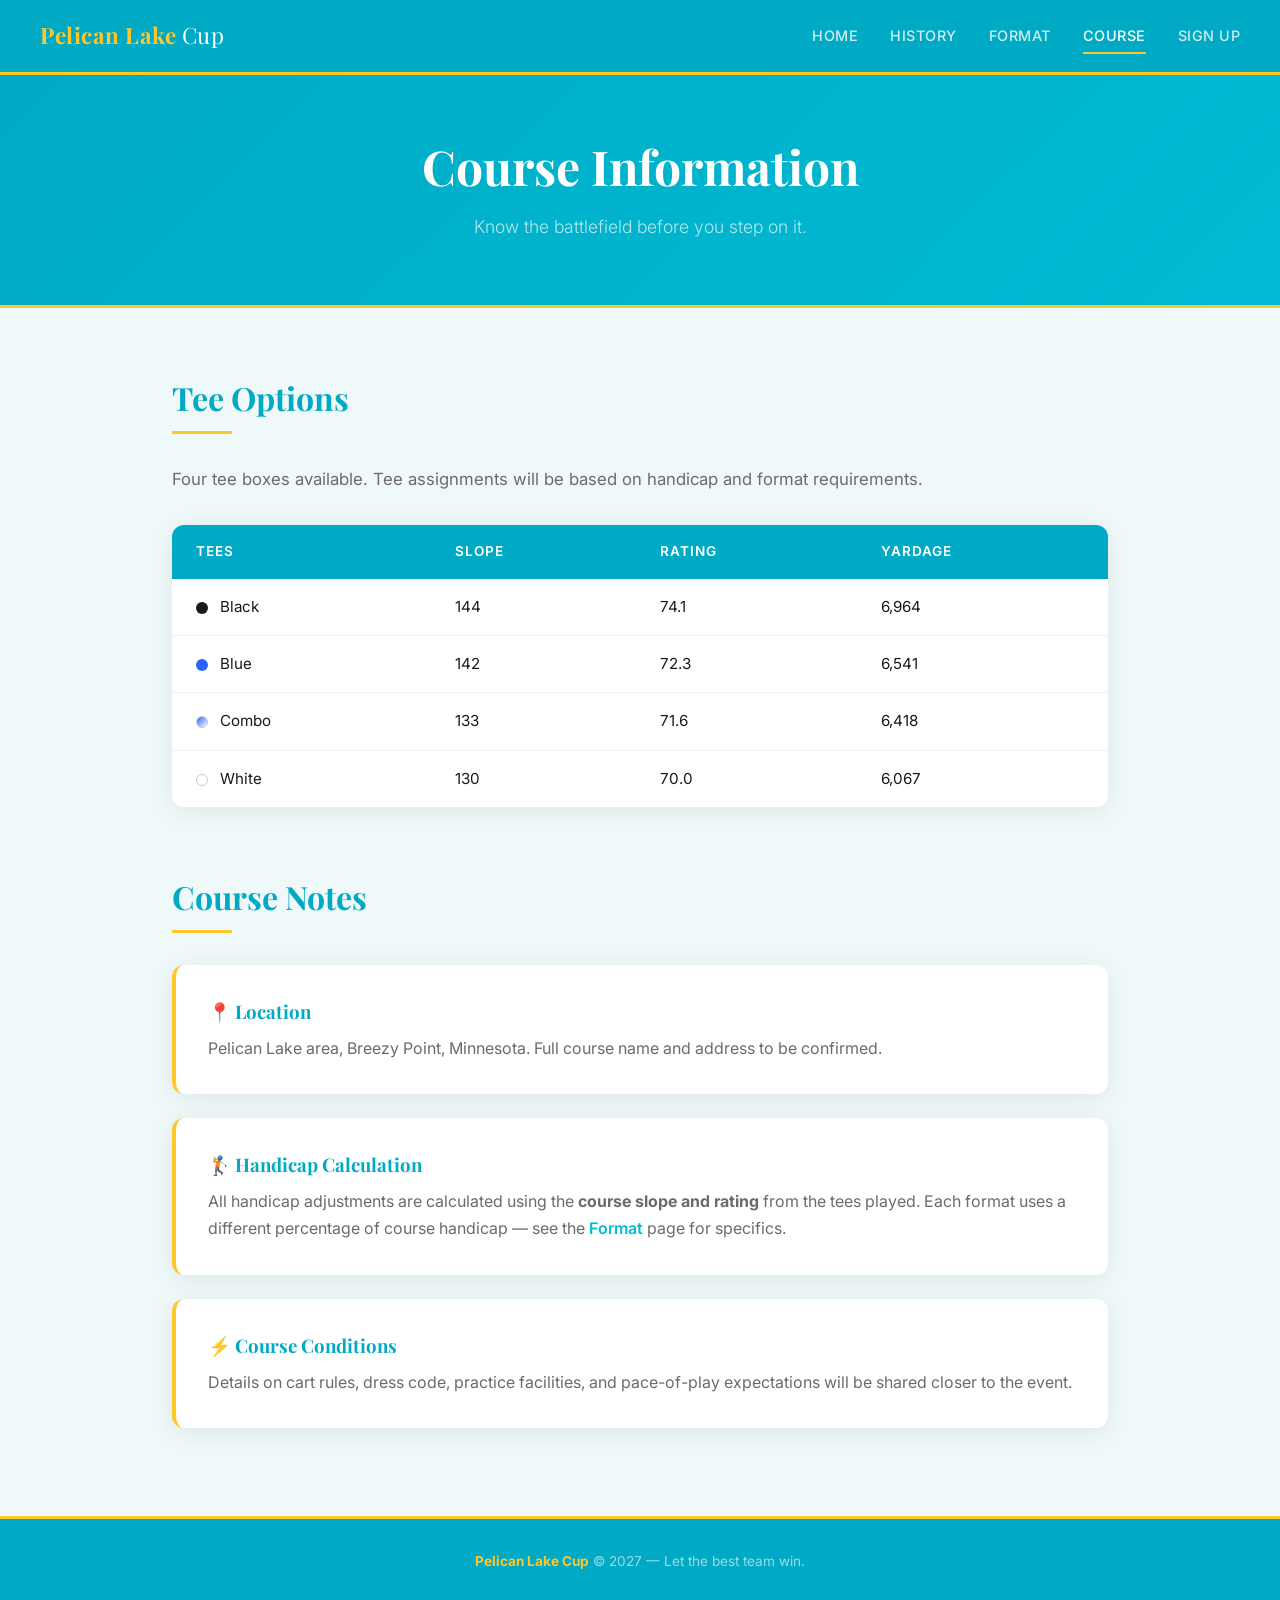
==== course.html @ a16c0095 "Publish Pelican Lake Cup site" ====
<!DOCTYPE html>
<html lang="en">
<head>
  <meta charset="UTF-8">
  <meta name="viewport" content="width=device-width, initial-scale=1.0">
  <title>Course Info — Pelican Lake Cup</title>
  <link rel="stylesheet" href="css/style.css">
</head>
<body>

  <!-- Navigation -->
  <nav class="nav">
    <div class="nav-inner">
      <a href="index.html" class="nav-logo">Pelican Lake <span>Cup</span></a>
      <div class="nav-toggle">
        <span></span><span></span><span></span>
      </div>
      <div class="nav-links">
        <a href="index.html">Home</a>
        <a href="history.html">History</a>
        <a href="format.html">Format</a>
        <a href="course.html">Course</a>
        <a href="signup.html">Sign Up</a>
      </div>
    </div>
  </nav>

  <!-- Page Header -->
  <section class="page-header">
    <h1>Course Information</h1>
    <p>Know the battlefield before you step on it.</p>
  </section>

  <!-- Course Details -->
  <section class="section">
    <h2 class="section-title">Tee Options</h2>
    <div class="gold-line"></div>
    <p class="section-subtitle">Four tee boxes available. Tee assignments will be based on handicap and format requirements.</p>

    <table class="course-table">
      <thead>
        <tr>
          <th>Tees</th>
          <th>Slope</th>
          <th>Rating</th>
          <th>Yardage</th>
        </tr>
      </thead>
      <tbody>
        <tr>
          <td><span class="tee-dot tee-black"></span> Black</td>
          <td>144</td>
          <td>74.1</td>
          <td>6,964</td>
        </tr>
        <tr>
          <td><span class="tee-dot tee-blue"></span> Blue</td>
          <td>142</td>
          <td>72.3</td>
          <td>6,541</td>
        </tr>
        <tr>
          <td><span class="tee-dot tee-combo"></span> Combo</td>
          <td>133</td>
          <td>71.6</td>
          <td>6,418</td>
        </tr>
        <tr>
          <td><span class="tee-dot tee-white"></span> White</td>
          <td>130</td>
          <td>70.0</td>
          <td>6,067</td>
        </tr>
      </tbody>
    </table>
  </section>

  <!-- Course Notes -->
  <section class="section" style="padding-top: 0;">
    <h2 class="section-title">Course Notes</h2>
    <div class="gold-line"></div>

    <div class="info-block">
      <h3>📍 Location</h3>
      <p>Pelican Lake area, Breezy Point, Minnesota. Full course name and address to be confirmed.</p>
    </div>

    <div class="info-block">
      <h3>🏌️ Handicap Calculation</h3>
      <p>All handicap adjustments are calculated using the <strong>course slope and rating</strong> from the tees played. Each format uses a different percentage of course handicap — see the <a href="format.html" style="color: var(--green-mid); font-weight: 600;">Format</a> page for specifics.</p>
    </div>

    <div class="info-block">
      <h3>⚡ Course Conditions</h3>
      <p>Details on cart rules, dress code, practice facilities, and pace-of-play expectations will be shared closer to the event.</p>
    </div>
  </section>

  <!-- Footer -->
  <footer class="footer">
    <p><strong>Pelican Lake Cup</strong> &copy; 2027 &mdash; Let the best team win.</p>
  </footer>

  <script src="js/main.js"></script>
</body>
</html>
---- css/style.css ----
/* ============================================
   PELICAN LAKE CUP — Style Sheet
   ============================================ */

/* ---------- Fonts ---------- */
@import url('https://fonts.googleapis.com/css2?family=Playfair+Display:wght@400;700;900&family=Inter:wght@300;400;500;600;700&display=swap');

/* ---------- Variables ---------- */
:root {
  --green-dark: #00a9c4;
  --green-mid: #00bcd4;
  --green-light: #26c6da;
  --gold: #ffc72c;
  --gold-light: #ffd54f;
  --cream: #f0f9fa;
  --white: #ffffff;
  --text-dark: #1a1a1a;
  --text-muted: #6b6b6b;
  --shadow: 0 4px 24px rgba(0,0,0,0.08);
  --shadow-lg: 0 8px 40px rgba(0,0,0,0.12);
  --radius: 12px;
  --transition: all 0.3s ease;
}

/* ---------- Reset ---------- */
*, *::before, *::after { box-sizing: border-box; margin: 0; padding: 0; }

html { scroll-behavior: smooth; }

body {
  font-family: 'Inter', -apple-system, BlinkMacSystemFont, sans-serif;
  color: var(--text-dark);
  background: var(--cream);
  line-height: 1.6;
  -webkit-font-smoothing: antialiased;
  overflow-x: hidden;
}

a { text-decoration: none; color: inherit; }
ul { list-style: none; }
img { max-width: 100%; display: block; }

/* ---------- Navigation ---------- */
.nav {
  position: fixed;
  top: 0;
  left: 0;
  right: 0;
  z-index: 1000;
  background: var(--green-dark);
  border-bottom: 3px solid var(--gold);
  padding: 0 2rem;
}

.nav-inner {
  max-width: 1200px;
  margin: 0 auto;
  display: flex;
  align-items: center;
  justify-content: space-between;
  height: 72px;
}

.nav-logo {
  font-family: 'Playfair Display', serif;
  font-size: 1.4rem;
  font-weight: 700;
  color: var(--gold);
  letter-spacing: 0.5px;
}

.nav-logo span {
  color: var(--white);
  font-weight: 400;
}

.nav-links {
  display: flex;
  gap: 2rem;
  align-items: center;
}

.nav-links a {
  color: rgba(255,255,255,0.8);
  font-size: 0.9rem;
  font-weight: 500;
  letter-spacing: 0.5px;
  text-transform: uppercase;
  transition: var(--transition);
  position: relative;
  padding: 0.25rem 0;
}

.nav-links a::after {
  content: '';
  position: absolute;
  bottom: -2px;
  left: 0;
  width: 0;
  height: 2px;
  background: var(--gold);
  transition: var(--transition);
}

.nav-links a:hover,
.nav-links a.active {
  color: var(--white);
}

.nav-links a:hover::after,
.nav-links a.active::after {
  width: 100%;
}

/* Hamburger */
.nav-toggle {
  display: none;
  flex-direction: column;
  gap: 5px;
  cursor: pointer;
  padding: 4px;
}

.nav-toggle span {
  width: 26px;
  height: 2px;
  background: var(--white);
  transition: var(--transition);
}

/* ---------- Hero ---------- */
.hero {
  min-height: 100vh;
  display: flex;
  flex-direction: column;
  align-items: center;
  justify-content: center;
  text-align: center;
  background: linear-gradient(135deg, var(--green-dark) 0%, var(--green-mid) 50%, var(--green-light) 100%);
  color: var(--white);
  padding: 6rem 2rem 4rem;
  position: relative;
  overflow: hidden;
}

.hero::before {
  content: '';
  position: absolute;
  top: 0; left: 0; right: 0; bottom: 0;
  background: url("data:image/svg+xml,%3Csvg width='60' height='60' viewBox='0 0 60 60' xmlns='http://www.w3.org/2000/svg'%3E%3Cg fill='none' fill-rule='evenodd'%3E%3Cg fill='%23ffffff' fill-opacity='0.03'%3E%3Cpath d='M36 34v-4h-2v4h-4v2h4v4h2v-4h4v-2h-4zm0-30V0h-2v4h-4v2h4v4h2V6h4V4h-4zM6 34v-4H4v4H0v2h4v4h2v-4h4v-2H6zM6 4V0H4v4H0v2h4v4h2V6h4V4H6z'/%3E%3C/g%3E%3C/g%3E%3C/svg%3E");
  opacity: 0.5;
}

.hero-content {
  position: relative;
  z-index: 1;
}

.hero-badge {
  display: inline-block;
  background: rgba(201,168,76,0.2);
  border: 1px solid var(--gold);
  color: var(--gold);
  padding: 0.4rem 1.2rem;
  border-radius: 50px;
  font-size: 0.8rem;
  font-weight: 600;
  letter-spacing: 2px;
  text-transform: uppercase;
  margin-bottom: 1.5rem;
}

.hero h1 {
  font-family: 'Playfair Display', serif;
  font-size: clamp(2.5rem, 6vw, 5rem);
  font-weight: 900;
  line-height: 1.1;
  margin-bottom: 1rem;
}

.hero h1 .accent {
  color: var(--gold);
}

.hero-subtitle {
  font-size: 1.2rem;
  font-weight: 300;
  color: rgba(255,255,255,0.8);
  max-width: 500px;
  margin: 0 auto 3rem;
}

/* Countdown */
.countdown {
  display: flex;
  gap: 1.5rem;
  justify-content: center;
  flex-wrap: wrap;
  margin-bottom: 2.5rem;
}

.countdown-item {
  background: rgba(255,255,255,0.1);
  backdrop-filter: blur(10px);
  border: 1px solid rgba(255,255,255,0.15);
  border-radius: var(--radius);
  padding: 1.2rem 1.5rem;
  min-width: 100px;
  text-align: center;
}

.countdown-number {
  font-family: 'Playfair Display', serif;
  font-size: 2.5rem;
  font-weight: 700;
  color: var(--gold);
  line-height: 1;
  display: block;
}

.countdown-label {
  font-size: 0.75rem;
  text-transform: uppercase;
  letter-spacing: 2px;
  color: rgba(255,255,255,0.6);
  margin-top: 0.3rem;
}

.hero-cta {
  display: inline-block;
  background: var(--gold);
  color: var(--green-dark);
  padding: 1rem 2.5rem;
  border-radius: 50px;
  font-weight: 700;
  font-size: 1rem;
  letter-spacing: 0.5px;
  text-transform: uppercase;
  transition: var(--transition);
  border: 2px solid var(--gold);
}

.hero-cta:hover {
  background: transparent;
  color: var(--gold);
}

/* ---------- Page Header ---------- */
.page-header {
  background: linear-gradient(135deg, var(--green-dark), var(--green-mid));
  color: var(--white);
  padding: 8rem 2rem 4rem;
  text-align: center;
  border-bottom: 3px solid var(--gold);
}

.page-header h1 {
  font-family: 'Playfair Display', serif;
  font-size: clamp(2rem, 4vw, 3rem);
  font-weight: 700;
  margin-bottom: 0.5rem;
}

.page-header p {
  color: rgba(255,255,255,0.7);
  font-size: 1.1rem;
  font-weight: 300;
}

/* ---------- Section ---------- */
.section {
  max-width: 1000px;
  margin: 0 auto;
  padding: 4rem 2rem;
}

.section-title {
  font-family: 'Playfair Display', serif;
  font-size: 2rem;
  font-weight: 700;
  color: var(--green-dark);
  margin-bottom: 0.5rem;
}

.section-subtitle {
  color: var(--text-muted);
  margin-bottom: 2rem;
  font-size: 1.05rem;
}

.gold-line {
  width: 60px;
  height: 3px;
  background: var(--gold);
  margin-bottom: 2rem;
}

/* ---------- Cards ---------- */
.card-grid {
  display: grid;
  grid-template-columns: repeat(auto-fit, minmax(280px, 1fr));
  gap: 1.5rem;
  margin-top: 2rem;
}

.card {
  background: var(--white);
  border-radius: var(--radius);
  padding: 2rem;
  box-shadow: var(--shadow);
  transition: var(--transition);
  border: 1px solid rgba(0,0,0,0.05);
}

.card:hover {
  transform: translateY(-4px);
  box-shadow: var(--shadow-lg);
}

.card-icon {
  font-size: 2rem;
  margin-bottom: 1rem;
}

.card h3 {
  font-family: 'Playfair Display', serif;
  font-size: 1.3rem;
  color: var(--green-dark);
  margin-bottom: 0.5rem;
}

.card p {
  color: var(--text-muted);
  font-size: 0.95rem;
  line-height: 1.7;
}

/* Round number badge */
.round-badge {
  display: inline-block;
  background: var(--green-dark);
  color: var(--gold);
  width: 36px;
  height: 36px;
  border-radius: 50%;
  text-align: center;
  line-height: 36px;
  font-weight: 700;
  font-size: 0.9rem;
  margin-bottom: 1rem;
}

/* ---------- Course Table ---------- */
.course-table {
  width: 100%;
  border-collapse: collapse;
  background: var(--white);
  border-radius: var(--radius);
  overflow: hidden;
  box-shadow: var(--shadow);
  margin-top: 2rem;
}

.course-table thead {
  background: var(--green-dark);
  color: var(--white);
}

.course-table th {
  padding: 1rem 1.5rem;
  text-align: left;
  font-size: 0.85rem;
  text-transform: uppercase;
  letter-spacing: 1px;
  font-weight: 600;
}

.course-table td {
  padding: 1rem 1.5rem;
  border-bottom: 1px solid rgba(0,0,0,0.06);
  font-size: 0.95rem;
}

.course-table tbody tr:hover {
  background: rgba(201,168,76,0.05);
}

.course-table tbody tr:last-child td {
  border-bottom: none;
}

.tee-dot {
  display: inline-block;
  width: 12px;
  height: 12px;
  border-radius: 50%;
  margin-right: 8px;
  vertical-align: middle;
}

.tee-black { background: #1a1a1a; }
.tee-blue { background: #2962ff; }
.tee-combo { background: linear-gradient(135deg, #2962ff, #ffffff); border: 1px solid #ccc; }
.tee-white { background: #ffffff; border: 1px solid #ccc; }

/* ---------- Sign-Up Form ---------- */
.form-container {
  max-width: 560px;
  margin: 0 auto;
  background: var(--white);
  padding: 3rem;
  border-radius: var(--radius);
  box-shadow: var(--shadow-lg);
}

.form-group {
  margin-bottom: 1.5rem;
}

.form-group label {
  display: block;
  font-weight: 600;
  font-size: 0.9rem;
  margin-bottom: 0.5rem;
  color: var(--green-dark);
}

.form-group input,
.form-group select {
  width: 100%;
  padding: 0.85rem 1rem;
  border: 2px solid #e0e0e0;
  border-radius: 8px;
  font-size: 1rem;
  font-family: inherit;
  transition: var(--transition);
  background: var(--white);
}

.form-group input:focus,
.form-group select:focus {
  outline: none;
  border-color: var(--green-mid);
  box-shadow: 0 0 0 3px rgba(45,90,63,0.1);
}

.form-submit {
  width: 100%;
  padding: 1rem;
  background: var(--green-dark);
  color: var(--white);
  border: none;
  border-radius: 8px;
  font-size: 1rem;
  font-weight: 700;
  text-transform: uppercase;
  letter-spacing: 1px;
  cursor: pointer;
  transition: var(--transition);
}

.form-submit:hover {
  background: var(--green-mid);
}

.form-note {
  text-align: center;
  margin-top: 1rem;
  font-size: 0.85rem;
  color: var(--text-muted);
}

/* ---------- History Timeline ---------- */
.timeline {
  position: relative;
  padding-left: 3rem;
  margin-top: 2rem;
}

.timeline::before {
  content: '';
  position: absolute;
  left: 12px;
  top: 0;
  bottom: 0;
  width: 2px;
  background: var(--gold);
}

.timeline-item {
  position: relative;
  margin-bottom: 2.5rem;
}

.timeline-dot {
  position: absolute;
  left: -3rem;
  top: 0.25rem;
  width: 26px;
  height: 26px;
  background: var(--green-dark);
  border: 3px solid var(--gold);
  border-radius: 50%;
  z-index: 1;
}

.timeline-year {
  font-family: 'Playfair Display', serif;
  font-size: 1.5rem;
  font-weight: 700;
  color: var(--green-dark);
  margin-bottom: 0.3rem;
}

.timeline-text {
  color: var(--text-muted);
  line-height: 1.7;
}

.timeline-text strong {
  color: var(--text-dark);
}

/* ---------- Cup History ---------- */
.history-hero-card {
  background: linear-gradient(155deg, var(--green-dark), var(--green-mid));
  color: var(--white);
  border-radius: 8px;
  overflow: hidden;
  box-shadow: var(--shadow-lg);
  border-top: 4px solid var(--gold);
  margin: 2rem 0 2.5rem;
}

.history-hero-top {
  display: flex;
  justify-content: space-between;
  flex-wrap: wrap;
  gap: 1rem;
  padding: 0.85rem 1.25rem;
  background: rgba(0,0,0,0.18);
  color: rgba(255,255,255,0.82);
  font-size: 0.7rem;
  text-transform: uppercase;
  letter-spacing: 1.5px;
  font-weight: 700;
}

.history-scoreboard {
  display: grid;
  grid-template-columns: 1fr;
  align-items: center;
  gap: 1rem;
  padding: 2rem 1.25rem 1.5rem;
}

.history-team {
  text-align: center;
}

.history-team-label {
  font-family: 'Playfair Display', serif;
  font-size: 1.35rem;
  font-weight: 700;
}

.history-team-score {
  font-family: 'Playfair Display', serif;
  font-size: clamp(3rem, 9vw, 4.5rem);
  line-height: 1;
  color: var(--gold);
  font-weight: 900;
  margin: 0.35rem 0;
}

.history-team-note {
  color: rgba(255,255,255,0.68);
  font-size: 0.8rem;
  text-transform: uppercase;
  letter-spacing: 1px;
}

.history-vs {
  color: rgba(255,255,255,0.45);
  font-size: 0.8rem;
  font-weight: 800;
  letter-spacing: 2px;
  text-align: center;
}

.history-hero-copy {
  max-width: 820px;
  margin: 0 auto;
  padding: 0 1.5rem 1.8rem;
  text-align: center;
  color: rgba(255,255,255,0.78);
}

.history-grid {
  display: grid;
  grid-template-columns: 1fr;
  gap: 1rem;
  margin: 2rem 0;
}

.history-year-card {
  background: var(--white);
  border: 1px solid rgba(0,0,0,0.08);
  border-radius: 8px;
  box-shadow: var(--shadow);
  overflow: hidden;
}

.history-year-header {
  display: flex;
  justify-content: space-between;
  flex-wrap: wrap;
  gap: 1rem;
  padding: 0.8rem 1rem;
  background: var(--green-dark);
  color: var(--white);
  font-size: 0.72rem;
  text-transform: uppercase;
  letter-spacing: 1px;
  font-weight: 800;
}

.history-year-header strong {
  color: var(--gold);
}

.history-year-card h3 {
  font-family: 'Playfair Display', serif;
  color: var(--green-dark);
  font-size: 1.35rem;
  padding: 1rem 1rem 0.25rem;
}

.history-year-card p {
  color: var(--text-muted);
  padding: 0 1rem 1rem;
}

.history-year-card ul {
  list-style: disc;
  padding: 0 1rem 1.25rem 2.2rem;
  color: var(--text-muted);
}

.history-year-card li {
  margin-bottom: 0.3rem;
}

.history-meta {
  color: var(--text-dark) !important;
  font-size: 0.86rem;
  font-weight: 700;
}

.history-year-card-muted {
  background: rgba(255,255,255,0.65);
}

.history-next-card {
  border-color: var(--gold);
}

.history-table-wrap {
  background: var(--white);
  border-radius: 8px;
  box-shadow: var(--shadow);
  overflow-x: auto;
  max-width: 100%;
  margin: 2rem 0;
}

.history-table {
  width: 100%;
  border-collapse: collapse;
  min-width: 0;
}

.history-table thead {
  background: var(--green-dark);
  color: var(--white);
}

.history-table th,
.history-table td {
  padding: 0.9rem 1rem;
  text-align: left;
  border-bottom: 1px solid rgba(0,0,0,0.06);
  font-size: 0.9rem;
}

.history-table th {
  text-transform: uppercase;
  letter-spacing: 1px;
  font-size: 0.7rem;
}

.history-table tbody tr:last-child td {
  border-bottom: 0;
}

.history-split {
  display: grid;
  grid-template-columns: 1fr;
  gap: 1rem;
}

/* ---------- Info Blocks ---------- */
.info-block {
  background: var(--white);
  border-radius: var(--radius);
  padding: 2rem;
  box-shadow: var(--shadow);
  margin-bottom: 1.5rem;
  border-left: 4px solid var(--gold);
}

.info-block h3 {
  font-family: 'Playfair Display', serif;
  color: var(--green-dark);
  margin-bottom: 0.5rem;
}

.info-block p, .info-block ul {
  color: var(--text-muted);
  line-height: 1.7;
}

.info-block ul {
  padding-left: 1.2rem;
  list-style: disc;
}

.info-block ul li {
  margin-bottom: 0.3rem;
}

/* ---------- Footer ---------- */
.footer {
  background: var(--green-dark);
  color: rgba(255,255,255,0.6);
  text-align: center;
  padding: 2rem;
  font-size: 0.85rem;
  border-top: 3px solid var(--gold);
}

.footer strong {
  color: var(--gold);
}

/* ---------- Responsive ---------- */
@media (max-width: 768px) {
  .nav-links {
    display: none;
    position: absolute;
    top: 72px;
    left: 0;
    right: 0;
    background: var(--green-dark);
    flex-direction: column;
    padding: 1.5rem 2rem;
    gap: 1rem;
    border-bottom: 3px solid var(--gold);
  }

  .nav-links.open {
    display: flex;
  }

  .nav-toggle {
    display: flex;
  }

  .countdown {
    gap: 0.75rem;
  }

  .countdown-item {
    min-width: 75px;
    padding: 0.8rem 1rem;
  }

  .countdown-number {
    font-size: 1.8rem;
  }

  .form-container {
    padding: 2rem 1.5rem;
  }

  .course-table th,
  .course-table td {
    padding: 0.75rem 1rem;
    font-size: 0.85rem;
  }

  .history-table th,
  .history-table td {
    padding: 0.75rem 0.65rem;
    font-size: 0.78rem;
  }
}
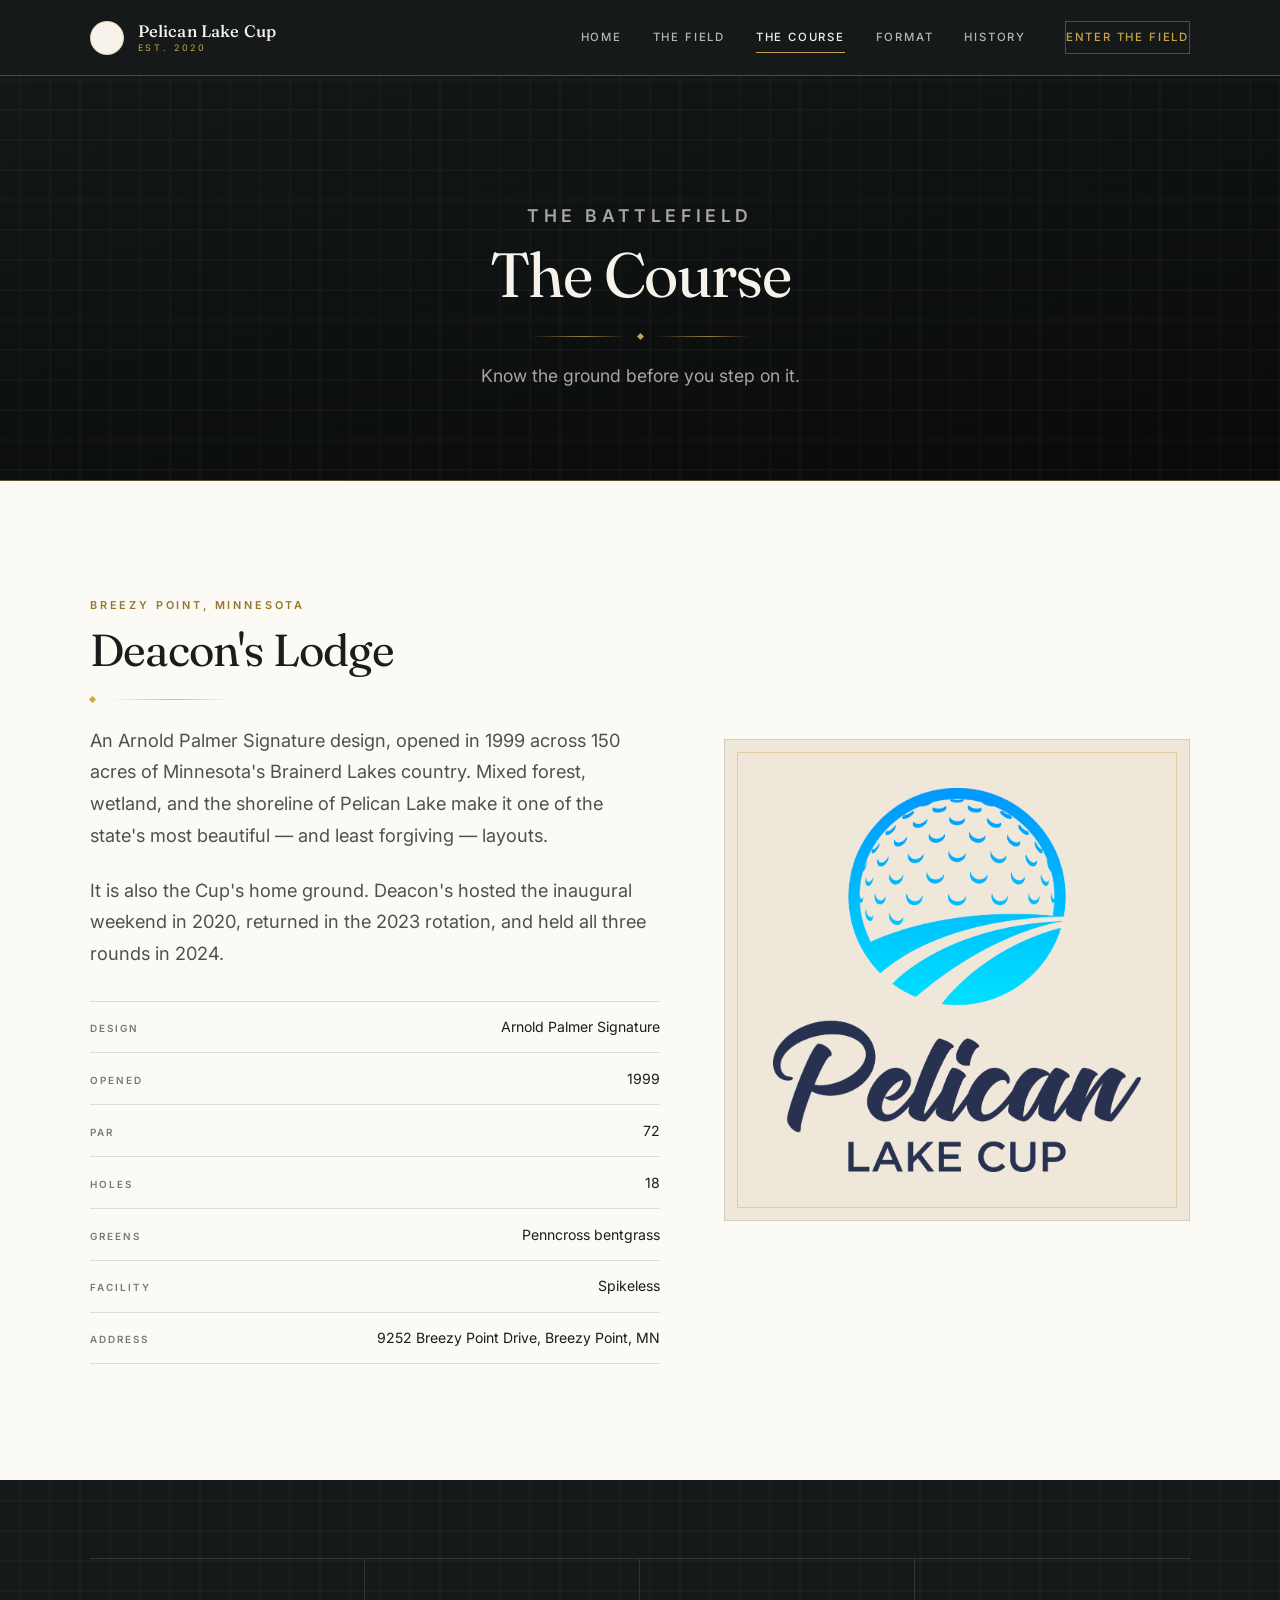
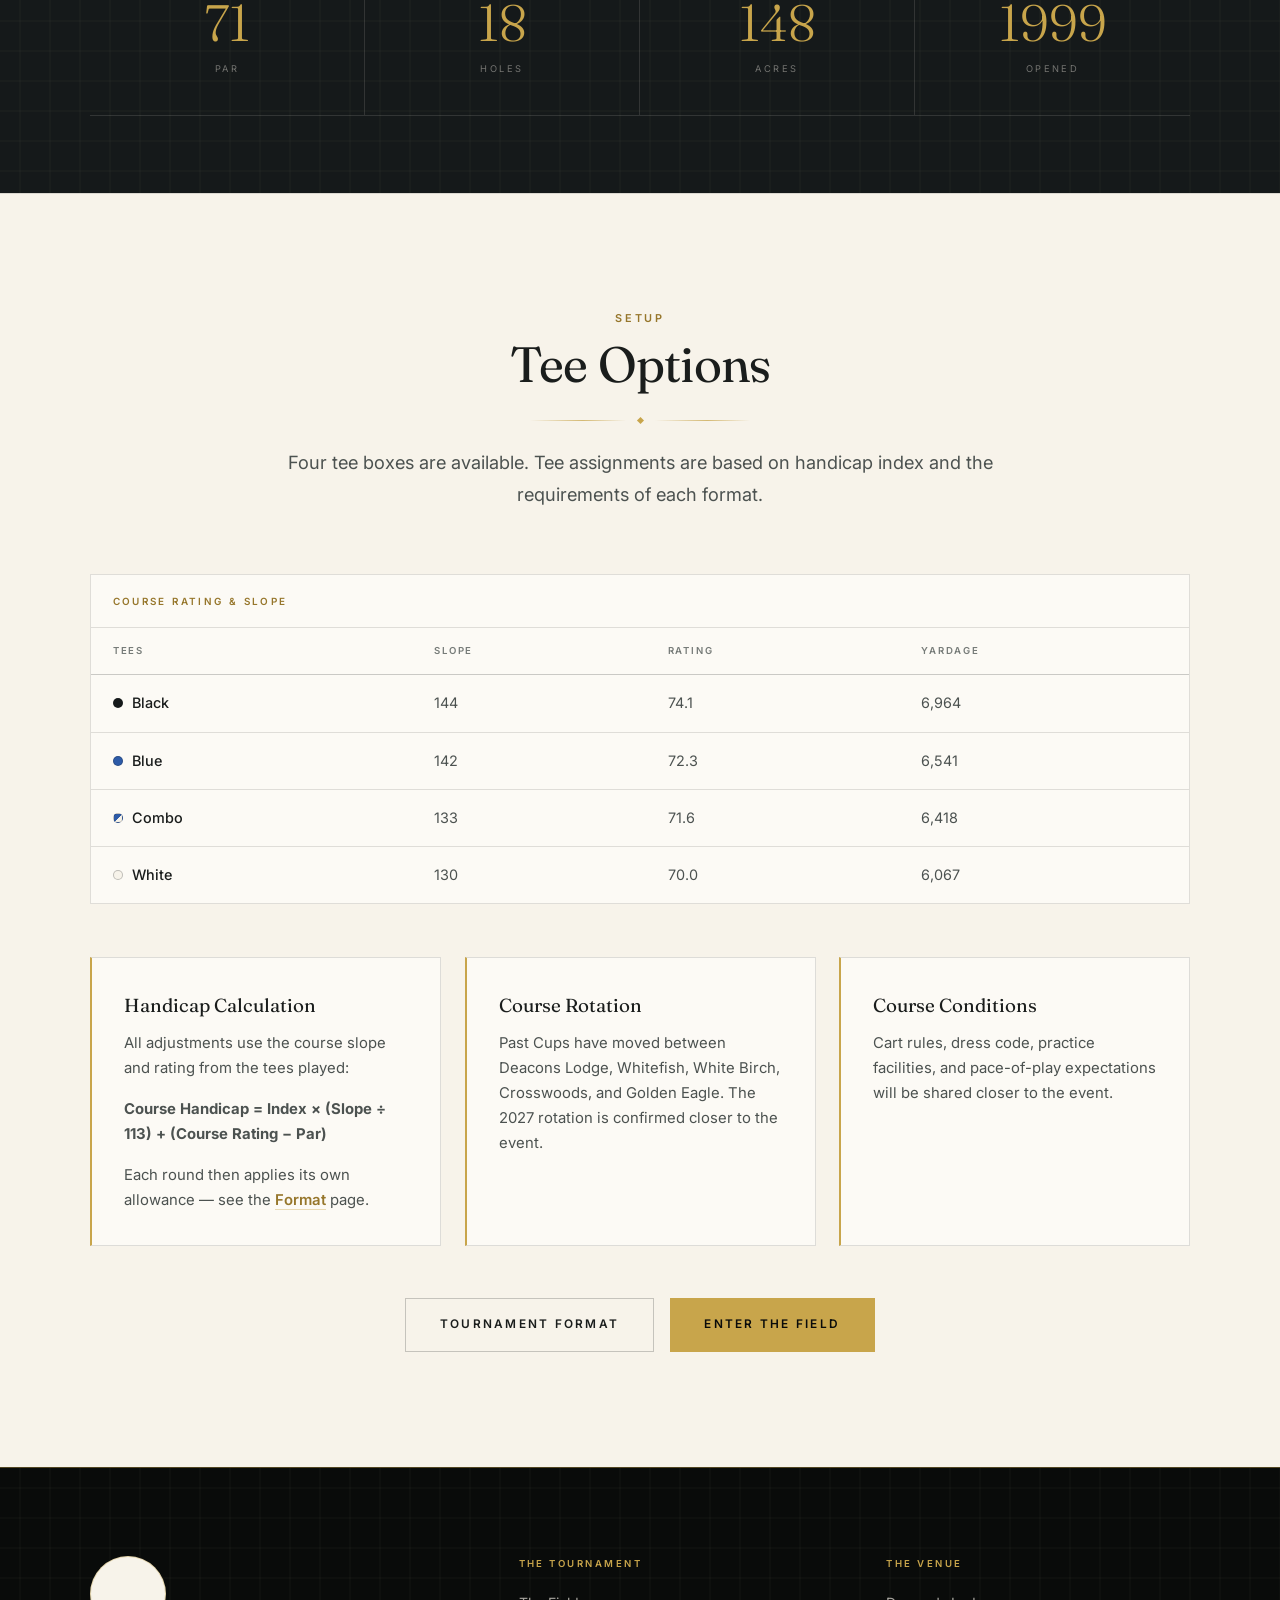
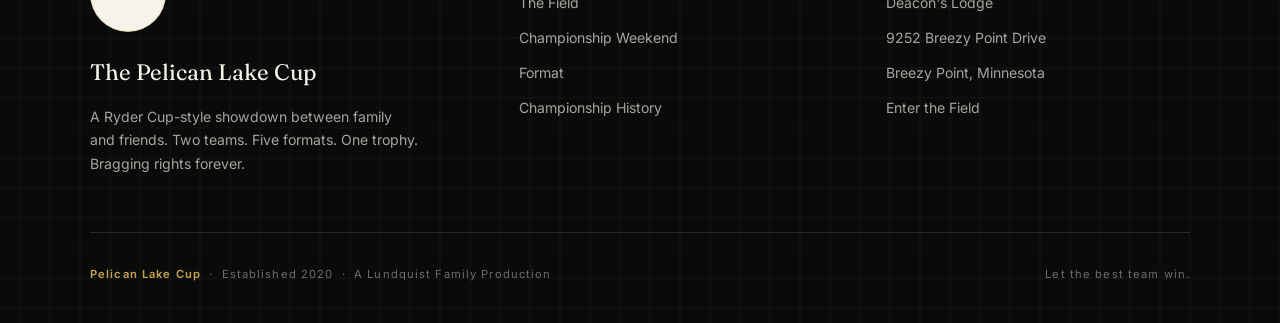
==== commit 0309ba3c: "Redesign: elite invitation-only tournament treatment across all pages Full visual overhaul of css/st" ====
--- a/course.html
+++ b/course.html
@@ -1,106 +1,176 @@
 <!DOCTYPE html>
 <html lang="en">
 <head>
-  <meta charset="UTF-8">
-  <meta name="viewport" content="width=device-width, initial-scale=1.0">
-  <title>Course Info — Pelican Lake Cup</title>
-  <link rel="stylesheet" href="css/style.css">
+<meta charset="UTF-8">
+<meta name="viewport" content="width=device-width, initial-scale=1.0">
+<title>The Course — The Pelican Lake Cup</title>
+<meta name="description" content="Deacon's Lodge Golf Course, Breezy Point, Minnesota — an Arnold Palmer Signature design and the battlefield of the Pelican Lake Cup.">
+<meta name="theme-color" content="#15191A">
+<link rel="icon" href="PLC-Logo-Transparent.png">
+<link rel="preconnect" href="https://fonts.googleapis.com">
+<link rel="preconnect" href="https://fonts.gstatic.com" crossorigin>
+<link href="https://fonts.googleapis.com/css2?family=Fraunces:ital,opsz,wght@0,9..144,300..700;1,9..144,300..500&family=Inter:wght@300;400;500;600;700&display=swap" rel="stylesheet">
+<link rel="stylesheet" href="css/style.css">
 </head>
-<body>
+<body style="--crest:url('logo.jpg')">
 
-  <!-- Navigation -->
-  <nav class="nav">
-    <div class="nav-inner">
-      <a href="index.html" class="nav-logo">Pelican Lake <span>Cup</span></a>
-      <div class="nav-toggle">
-        <span></span><span></span><span></span>
+<a class="skip-link" href="#main">Skip to content</a>
+
+<header class="masthead is-static">
+  <div class="masthead-inner">
+    <a class="wordmark" href="index.html">
+      <span class="wordmark-crest" aria-hidden="true"></span>
+      <span class="wordmark-text">
+        <b>Pelican Lake Cup</b>
+        <span>Est. 2020</span>
+      </span>
+    </a>
+    <button class="nav-toggle" type="button" aria-label="Menu" aria-expanded="false" aria-controls="primary-nav">
+      <span></span><span></span><span></span>
+    </button>
+    <nav class="nav" id="primary-nav" aria-label="Primary">
+      <a href="index.html">Home</a>
+      <a href="index.html#field">The Field</a>
+      <a href="course.html">The Course</a>
+      <a href="format.html">Format</a>
+      <a href="history.html">History</a>
+      <a class="nav-cta" href="signup.html">Enter the Field</a>
+    </nav>
+  </div>
+</header>
+
+<main id="main">
+
+<section class="page-head">
+  <p class="eyebrow">The Battlefield</p>
+  <h1>The Course</h1>
+  <div class="rule"><i></i></div>
+  <p>Know the ground before you step on it.</p>
+</section>
+
+<!-- Editorial feature -->
+<section class="band band--paper">
+  <div class="wrap">
+    <div class="split split--wide">
+      <div class="editorial" data-reveal>
+        <p class="eyebrow">Breezy Point, Minnesota</p>
+        <h2>Deacon's Lodge</h2>
+        <div class="rule rule--left"><i></i></div>
+        <p class="lede">An Arnold Palmer Signature design, opened in 1999 across 150 acres of Minnesota's Brainerd Lakes country. Mixed forest, wetland, and the shoreline of Pelican Lake make it one of the state's most beautiful — and least forgiving — layouts.</p>
+        <p class="lede mt-1">It is also the Cup's home ground. Deacon's hosted the inaugural weekend in 2020, returned in the 2023 rotation, and held all three rounds in 2024.</p>
+        <dl class="spec-list">
+          <div><dt>Design</dt><dd>Arnold Palmer Signature</dd></div>
+          <div><dt>Opened</dt><dd>1999</dd></div>
+          <div><dt>Par</dt><dd>72</dd></div>
+          <div><dt>Holes</dt><dd>18</dd></div>
+          <div><dt>Greens</dt><dd>Penncross bentgrass</dd></div>
+          <div><dt>Facility</dt><dd>Spikeless</dd></div>
+          <div><dt>Address</dt><dd>9252 Breezy Point Drive, Breezy Point, MN</dd></div>
+        </dl>
       </div>
-      <div class="nav-links">
-        <a href="index.html">Home</a>
-        <a href="history.html">History</a>
-        <a href="format.html">Format</a>
-        <a href="course.html">Course</a>
-        <a href="signup.html">Sign Up</a>
+      <div class="plate" data-reveal>
+        <img src="PLC-Logo-Transparent.png" alt="The Pelican Lake Cup mark">
       </div>
     </div>
-  </nav>
+  </div>
+</section>
 
-  <!-- Page Header -->
-  <section class="page-header">
-    <h1>Course Information</h1>
-    <p>Know the battlefield before you step on it.</p>
-  </section>
+<section class="band band--tight band--dark">
+  <div class="wrap">
+    <div class="stats" data-reveal>
+      <div class="stat"><b data-count="72">72</b><span>Par</span></div>
+      <div class="stat"><b data-count="18">18</b><span>Holes</span></div>
+      <div class="stat"><b data-count="150">150</b><span>Acres</span></div>
+      <div class="stat"><b>1999</b><span>Opened</span></div>
+    </div>
+  </div>
+</section>
 
-  <!-- Course Details -->
-  <section class="section">
-    <h2 class="section-title">Tee Options</h2>
-    <div class="gold-line"></div>
-    <p class="section-subtitle">Four tee boxes available. Tee assignments will be based on handicap and format requirements.</p>
-
-    <table class="course-table">
-      <thead>
-        <tr>
-          <th>Tees</th>
-          <th>Slope</th>
-          <th>Rating</th>
-          <th>Yardage</th>
-        </tr>
-      </thead>
-      <tbody>
-        <tr>
-          <td><span class="tee-dot tee-black"></span> Black</td>
-          <td>144</td>
-          <td>74.1</td>
-          <td>6,964</td>
-        </tr>
-        <tr>
-          <td><span class="tee-dot tee-blue"></span> Blue</td>
-          <td>142</td>
-          <td>72.3</td>
-          <td>6,541</td>
-        </tr>
-        <tr>
-          <td><span class="tee-dot tee-combo"></span> Combo</td>
-          <td>133</td>
-          <td>71.6</td>
-          <td>6,418</td>
-        </tr>
-        <tr>
-          <td><span class="tee-dot tee-white"></span> White</td>
-          <td>130</td>
-          <td>70.0</td>
-          <td>6,067</td>
-        </tr>
-      </tbody>
-    </table>
-  </section>
-
-  <!-- Course Notes -->
-  <section class="section" style="padding-top: 0;">
-    <h2 class="section-title">Course Notes</h2>
-    <div class="gold-line"></div>
-
-    <div class="info-block">
-      <h3>📍 Location</h3>
-      <p>Pelican Lake area, Breezy Point, Minnesota. Full course name and address to be confirmed.</p>
+<!-- Tees -->
+<section class="band band--ivory">
+  <div class="wrap">
+    <div class="section-head" data-reveal>
+      <p class="eyebrow">Setup</p>
+      <h2>Tee Options</h2>
+      <div class="rule"><i></i></div>
+      <p class="lede">Four tee boxes are available. Tee assignments are based on handicap index and the requirements of each format.</p>
     </div>
 
-    <div class="info-block">
-      <h3>🏌️ Handicap Calculation</h3>
-      <p>All handicap adjustments are calculated using the <strong>course slope and rating</strong> from the tees played. Each format uses a different percentage of course handicap — see the <a href="format.html" style="color: var(--green-mid); font-weight: 600;">Format</a> page for specifics.</p>
+    <div class="table-wrap" data-reveal>
+      <table class="sheet">
+        <caption>Course Rating &amp; Slope</caption>
+        <thead>
+          <tr><th scope="col">Tees</th><th scope="col">Slope</th><th scope="col">Rating</th><th scope="col">Yardage</th></tr>
+        </thead>
+        <tbody>
+          <tr><td><span class="tee-dot tee-black"></span>Black</td><td>144</td><td>74.1</td><td>6,964</td></tr>
+          <tr><td><span class="tee-dot tee-blue"></span>Blue</td><td>142</td><td>72.3</td><td>6,541</td></tr>
+          <tr><td><span class="tee-dot tee-combo"></span>Combo</td><td>133</td><td>71.6</td><td>6,418</td></tr>
+          <tr><td><span class="tee-dot tee-white"></span>White</td><td>130</td><td>70.0</td><td>6,067</td></tr>
+        </tbody>
+      </table>
     </div>
 
-    <div class="info-block">
-      <h3>⚡ Course Conditions</h3>
-      <p>Details on cart rules, dress code, practice facilities, and pace-of-play expectations will be shared closer to the event.</p>
+    <div class="card-grid cols-3 mt-3">
+      <div class="note" data-reveal>
+        <h3>Handicap Calculation</h3>
+        <p>All adjustments use the course slope and rating from the tees played:</p>
+        <p class="mt-1"><strong>Course Handicap = Index × (Slope ÷ 113) + (Course Rating − Par)</strong></p>
+        <p class="mt-1">Each round then applies its own allowance — see the <a href="format.html">Format</a> page.</p>
+      </div>
+      <div class="note" data-reveal>
+        <h3>Course Rotation</h3>
+        <p>Past Cups have moved between Deacons Lodge, Whitefish, White Birch, Crosswoods, and Golden Eagle. The 2027 rotation is confirmed closer to the event.</p>
+      </div>
+      <div class="note" data-reveal>
+        <h3>Course Conditions</h3>
+        <p>Cart rules, dress code, practice facilities, and pace-of-play expectations will be shared closer to the event.</p>
+      </div>
     </div>
-  </section>
 
-  <!-- Footer -->
-  <footer class="footer">
-    <p><strong>Pelican Lake Cup</strong> &copy; 2027 &mdash; Let the best team win.</p>
-  </footer>
+    <div class="btn-row btn-row--center mt-3" data-reveal>
+      <a class="btn btn--outline" href="format.html"><span>Tournament Format</span></a>
+      <a class="btn btn--gold" href="signup.html"><span>Enter the Field</span></a>
+    </div>
+  </div>
+</section>
 
-  <script src="js/main.js"></script>
+</main>
+
+<footer class="site-footer">
+  <div class="wrap">
+    <div class="footer-top">
+      <div class="footer-brand">
+        <div class="footer-crest" aria-hidden="true"></div>
+        <h3>The Pelican Lake Cup</h3>
+        <p>A Ryder Cup-style showdown between family and friends. Two teams. Five formats. One trophy. Bragging rights forever.</p>
+      </div>
+      <div class="footer-col">
+        <h4>The Tournament</h4>
+        <ul>
+          <li><a href="index.html#field">The Field</a></li>
+          <li><a href="index.html#weekend">Championship Weekend</a></li>
+          <li><a href="format.html">Format</a></li>
+          <li><a href="history.html">Championship History</a></li>
+        </ul>
+      </div>
+      <div class="footer-col">
+        <h4>The Venue</h4>
+        <ul>
+          <li><a href="course.html">Deacon's Lodge</a></li>
+          <li>9252 Breezy Point Drive</li>
+          <li>Breezy Point, Minnesota</li>
+          <li><a href="signup.html">Enter the Field</a></li>
+        </ul>
+      </div>
+    </div>
+    <div class="footer-bottom">
+      <p><strong>Pelican Lake Cup</strong> &nbsp;·&nbsp; Established 2020 &nbsp;·&nbsp; A Lundquist Family Production</p>
+      <p>Let the best team win.</p>
+    </div>
+  </div>
+</footer>
+
+<script src="js/main.js"></script>
 </body>
 </html>
--- a/css/style.css
+++ b/css/style.css
@@ -1,807 +1,1493 @@
-/* ============================================
-   PELICAN LAKE CUP — Style Sheet
-   ============================================ */
-
-/* ---------- Fonts ---------- */
-@import url('https://fonts.googleapis.com/css2?family=Playfair+Display:wght@400;700;900&family=Inter:wght@300;400;500;600;700&display=swap');
-
-/* ---------- Variables ---------- */
+/* ==========================================================================
+   THE PELICAN LAKE CUP — Design System
+   Deep charcoal · forest · warm ivory · restrained gold
+   Display: Fraunces  ·  Text: Inter
+   Fonts are loaded via <link> in each document head (not @import).
+   ========================================================================== */
+
+/* --------------------------------------------------------------------------
+   1. Tokens
+   -------------------------------------------------------------------------- */
 :root {
-  --green-dark: #00a9c4;
-  --green-mid: #00bcd4;
-  --green-light: #26c6da;
-  --gold: #ffc72c;
-  --gold-light: #ffd54f;
-  --cream: #f0f9fa;
-  --white: #ffffff;
-  --text-dark: #1a1a1a;
-  --text-muted: #6b6b6b;
-  --shadow: 0 4px 24px rgba(0,0,0,0.08);
-  --shadow-lg: 0 8px 40px rgba(0,0,0,0.12);
-  --radius: 12px;
-  --transition: all 0.3s ease;
-}
-
-/* ---------- Reset ---------- */
+  /* Surfaces */
+  --ink:          #090B0A;
+  --charcoal:     #15191A;
+  --charcoal-2:   #1D2325;
+  --charcoal-3:   #262D2F;
+  --forest:       #0F3528;
+  --forest-deep:  #09241B;
+  --forest-mid:   #16513C;
+
+  /* Paper */
+  --ivory:        #F7F3EA;
+  --ivory-2:      #EFE8DA;
+  --paper:        #FCFAF5;
+
+  /* Metal */
+  --gold:         #C8A54B;
+  --gold-light:   #E2C988;
+  --gold-deep:    #96762B;
+
+  /* Type */
+  --text:         #1A1D1C;
+  --text-soft:    #4C5250;
+  --text-muted:   #767B78;
+  --on-dark:      rgba(247, 243, 234, 0.92);
+  --on-dark-soft: rgba(247, 243, 234, 0.66);
+  --on-dark-mute: rgba(247, 243, 234, 0.42);
+
+  /* Rules */
+  --line:         rgba(26, 29, 28, 0.13);
+  --line-strong:  rgba(26, 29, 28, 0.22);
+  --line-dark:    rgba(247, 243, 234, 0.13);
+  --line-gold:    rgba(200, 165, 75, 0.38);
+
+  /* Shadow — restrained, never puffy */
+  --lift:    0 1px 2px rgba(9, 11, 10, 0.05), 0 8px 28px rgba(9, 11, 10, 0.07);
+  --lift-lg: 0 2px 4px rgba(9, 11, 10, 0.06), 0 22px 60px rgba(9, 11, 10, 0.13);
+
+  /* Metrics */
+  --wrap:        1180px;
+  --wrap-text:   820px;
+  --nav-h:       76px;
+  --ease:        cubic-bezier(0.22, 0.61, 0.36, 1);
+  --ease-out:    cubic-bezier(0.16, 1, 0.3, 1);
+
+  /* Texture — a faint woven linen, used on dark panels only */
+  --weave: url("data:image/svg+xml,%3Csvg xmlns='http://www.w3.org/2000/svg' width='120' height='120' viewBox='0 0 120 120'%3E%3Cg fill='none' stroke='%23F7F3EA' stroke-opacity='0.035' stroke-width='1'%3E%3Cpath d='M0 20h120M0 50h120M0 80h120M0 110h120'/%3E%3Cpath d='M20 0v120M50 0v120M80 0v120M110 0v120'/%3E%3C/g%3E%3C/svg%3E");
+}
+
+/* --------------------------------------------------------------------------
+   2. Reset & base
+   -------------------------------------------------------------------------- */
 *, *::before, *::after { box-sizing: border-box; margin: 0; padding: 0; }
 
-html { scroll-behavior: smooth; }
+html {
+  scroll-behavior: smooth;
+  scroll-padding-top: calc(var(--nav-h) + 16px);
+  -webkit-text-size-adjust: 100%;
+}
 
 body {
-  font-family: 'Inter', -apple-system, BlinkMacSystemFont, sans-serif;
-  color: var(--text-dark);
-  background: var(--cream);
-  line-height: 1.6;
+  font-family: 'Inter', -apple-system, BlinkMacSystemFont, 'Segoe UI', sans-serif;
+  font-size: 1rem;
+  line-height: 1.68;
+  color: var(--text);
+  background: var(--ivory);
   -webkit-font-smoothing: antialiased;
+  -moz-osx-font-smoothing: grayscale;
   overflow-x: hidden;
-}
-
-a { text-decoration: none; color: inherit; }
+  font-feature-settings: 'kern' 1, 'liga' 1;
+}
+
+img { max-width: 100%; display: block; }
+a { color: inherit; text-decoration: none; }
 ul { list-style: none; }
-img { max-width: 100%; display: block; }
-
-/* ---------- Navigation ---------- */
-.nav {
+button { font: inherit; }
+
+::selection { background: var(--gold); color: var(--ink); }
+
+:focus-visible {
+  outline: 2px solid var(--gold);
+  outline-offset: 3px;
+  border-radius: 2px;
+}
+
+.skip-link {
+  position: absolute;
+  left: -9999px;
+  top: 0;
+  z-index: 2000;
+  background: var(--gold);
+  color: var(--ink);
+  padding: 0.75rem 1.25rem;
+  font-weight: 700;
+  font-size: 0.8rem;
+  letter-spacing: 0.1em;
+  text-transform: uppercase;
+}
+.skip-link:focus { left: 0; }
+
+/* --------------------------------------------------------------------------
+   3. Typography primitives
+   -------------------------------------------------------------------------- */
+.display {
+  font-family: 'Fraunces', 'Playfair Display', Georgia, serif;
+  font-optical-sizing: auto;
+  font-weight: 400;
+  line-height: 1.04;
+  letter-spacing: -0.012em;
+  font-variation-settings: 'SOFT' 0, 'WONK' 0;
+}
+
+/* Small tracked label — the workhorse of the whole system */
+.eyebrow {
+  font-size: 0.68rem;
+  font-weight: 600;
+  letter-spacing: 0.26em;
+  text-transform: uppercase;
+  color: var(--gold-deep);
+}
+.on-dark .eyebrow,
+.panel-dark .eyebrow { color: var(--gold); }
+
+.lede {
+  font-size: clamp(1.02rem, 1.6vw, 1.14rem);
+  line-height: 1.75;
+  color: var(--text-soft);
+}
+
+/* Gold hairline with a centred diamond — the section signature */
+.rule {
+  display: flex;
+  align-items: center;
+  justify-content: center;
+  gap: 0.75rem;
+  margin: 1.4rem auto 0;
+  width: min(220px, 60%);
+}
+.rule::before,
+.rule::after {
+  content: '';
+  flex: 1;
+  height: 1px;
+  background: linear-gradient(90deg, transparent, var(--gold) 55%, transparent);
+  opacity: 0.75;
+}
+.rule i {
+  width: 5px;
+  height: 5px;
+  background: var(--gold);
+  transform: rotate(45deg);
+  flex: none;
+}
+.rule--left { margin-left: 0; justify-content: flex-start; width: 140px; }
+.rule--left::before { display: none; }
+
+/* --------------------------------------------------------------------------
+   4. Layout
+   -------------------------------------------------------------------------- */
+.wrap { width: 100%; max-width: var(--wrap); margin: 0 auto; padding: 0 clamp(1.25rem, 4vw, 2.5rem); }
+.wrap-text { max-width: var(--wrap-text); margin-left: auto; margin-right: auto; }
+
+.band { padding: clamp(4.5rem, 9vw, 8rem) 0; position: relative; }
+.band--tight { padding: clamp(3rem, 6vw, 5rem) 0; }
+.band--paper { background: var(--paper); }
+.band--ivory { background: var(--ivory); }
+.band--ivory-2 { background: var(--ivory-2); }
+
+.band--dark {
+  background: var(--charcoal);
+  color: var(--on-dark);
+}
+.band--forest {
+  background: linear-gradient(170deg, var(--forest) 0%, var(--forest-deep) 100%);
+  color: var(--on-dark);
+}
+.band--dark::before,
+.band--forest::before {
+  content: '';
+  position: absolute;
+  inset: 0;
+  background-image: var(--weave);
+  pointer-events: none;
+}
+.band--dark > *,
+.band--forest > * { position: relative; z-index: 1; }
+
+.band--dark .lede,
+.band--forest .lede { color: var(--on-dark-soft); }
+
+/* Hairline divider between bands */
+.band + .band { border-top: 1px solid var(--line); }
+.band--dark + .band--dark,
+.band--dark + .band--forest,
+.band--forest + .band--dark { border-top: 1px solid var(--line-dark); }
+
+.section-head { text-align: center; max-width: 760px; margin: 0 auto clamp(2.75rem, 5vw, 4rem); }
+.section-head h2 {
+  font-family: 'Fraunces', 'Playfair Display', Georgia, serif;
+  font-optical-sizing: auto;
+  font-weight: 400;
+  font-size: clamp(2rem, 4.4vw, 3.1rem);
+  line-height: 1.08;
+  letter-spacing: -0.015em;
+  margin-top: 0.7rem;
+}
+.section-head .lede { margin-top: 1.5rem; }
+.section-head .rule { margin-top: 1.6rem; }
+
+.section-head--left { text-align: left; margin-left: 0; }
+.section-head--left .rule { margin-left: 0; justify-content: flex-start; width: 140px; }
+.section-head--left .rule::before { display: none; }
+
+/* --------------------------------------------------------------------------
+   5. Buttons
+   -------------------------------------------------------------------------- */
+.btn {
+  display: inline-flex;
+  align-items: center;
+  justify-content: center;
+  gap: 0.7rem;
+  padding: 1rem 2.1rem;
+  font-size: 0.74rem;
+  font-weight: 600;
+  letter-spacing: 0.19em;
+  text-transform: uppercase;
+  border: 1px solid transparent;
+  background: transparent;
+  cursor: pointer;
+  position: relative;
+  overflow: hidden;
+  transition: color 0.5s var(--ease), background-color 0.5s var(--ease),
+              border-color 0.5s var(--ease);
+}
+/* The fill sweeps in from the bottom — quiet, not flashy */
+.btn::after {
+  content: '';
+  position: absolute;
+  inset: 0;
+  background: var(--gold);
+  transform: scaleY(0);
+  transform-origin: bottom;
+  transition: transform 0.5s var(--ease-out);
+  z-index: 0;
+}
+.btn > span { position: relative; z-index: 1; }
+.btn:hover::after, .btn:focus-visible::after { transform: scaleY(1); }
+
+.btn--gold { background: var(--gold); color: var(--ink); border-color: var(--gold); }
+.btn--gold::after { background: var(--ink); }
+.btn--gold:hover, .btn--gold:focus-visible { color: var(--gold); border-color: var(--ink); }
+
+.btn--outline { border-color: var(--line-strong); color: var(--text); }
+.btn--outline:hover, .btn--outline:focus-visible { color: var(--ink); border-color: var(--gold); }
+
+.btn--ghost { border-color: rgba(247, 243, 234, 0.3); color: var(--on-dark); }
+.btn--ghost:hover, .btn--ghost:focus-visible { color: var(--ink); border-color: var(--gold); }
+
+.btn-row { display: flex; flex-wrap: wrap; gap: 1rem; }
+.btn-row--center { justify-content: center; }
+
+/* Quiet text link with a gold underline that draws in */
+.link-gold {
+  display: inline-block;
+  font-size: 0.76rem;
+  font-weight: 600;
+  letter-spacing: 0.16em;
+  text-transform: uppercase;
+  color: var(--gold-deep);
+  padding-bottom: 3px;
+  position: relative;
+}
+.panel-dark .link-gold, .band--dark .link-gold, .band--forest .link-gold { color: var(--gold); }
+.link-gold::after {
+  content: '';
+  position: absolute;
+  left: 0; bottom: 0;
+  width: 100%; height: 1px;
+  background: currentColor;
+  transform: scaleX(0.28);
+  transform-origin: left;
+  transition: transform 0.45s var(--ease-out);
+}
+.link-gold:hover::after, .link-gold:focus-visible::after { transform: scaleX(1); }
+
+/* --------------------------------------------------------------------------
+   6. Masthead / navigation
+   -------------------------------------------------------------------------- */
+.masthead {
   position: fixed;
-  top: 0;
-  left: 0;
-  right: 0;
-  z-index: 1000;
-  background: var(--green-dark);
-  border-bottom: 3px solid var(--gold);
-  padding: 0 2rem;
-}
-
-.nav-inner {
-  max-width: 1200px;
+  top: 0; left: 0; right: 0;
+  z-index: 900;
+  height: var(--nav-h);
+  display: flex;
+  align-items: center;
+  background: transparent;
+  border-bottom: 1px solid transparent;
+  transition: background-color 0.5s var(--ease), border-color 0.5s var(--ease),
+              backdrop-filter 0.5s var(--ease);
+}
+.masthead.is-solid {
+  background: rgba(13, 16, 17, 0.93);
+  border-bottom-color: var(--line-gold);
+  backdrop-filter: saturate(140%) blur(10px);
+}
+/* Interior pages start solid — there is no hero behind the bar */
+.masthead.is-static { background: var(--charcoal); border-bottom-color: var(--line-gold); }
+
+.masthead-inner {
+  width: 100%;
+  max-width: var(--wrap);
   margin: 0 auto;
+  padding: 0 clamp(1.25rem, 4vw, 2.5rem);
   display: flex;
   align-items: center;
   justify-content: space-between;
-  height: 72px;
-}
-
-.nav-logo {
-  font-family: 'Playfair Display', serif;
-  font-size: 1.4rem;
-  font-weight: 700;
+  gap: 1.5rem;
+}
+
+.wordmark { display: flex; align-items: center; gap: 0.85rem; flex: none; }
+/* --crest is set on <body> in each document so the path resolves the same way
+   in the linked site and in the inlined single-file exports. Declaring it once
+   also means the portable build embeds the crest a single time. */
+.wordmark-crest {
+  width: 34px; height: 34px;
+  border-radius: 50%;
+  background: var(--ivory) var(--crest) center / 150% no-repeat;
+  border: 1px solid var(--line-gold);
+  flex: none;
+}
+.wordmark-text { line-height: 1.1; }
+.wordmark-text b {
+  display: block;
+  font-family: 'Fraunces', Georgia, serif;
+  font-optical-sizing: auto;
+  font-weight: 500;
+  font-size: 1.04rem;
+  letter-spacing: 0.01em;
+  color: var(--ivory);
+}
+.wordmark-text span {
+  display: block;
+  font-size: 0.56rem;
+  letter-spacing: 0.3em;
+  text-transform: uppercase;
   color: var(--gold);
-  letter-spacing: 0.5px;
-}
-
-.nav-logo span {
-  color: var(--white);
-  font-weight: 400;
-}
-
-.nav-links {
-  display: flex;
-  gap: 2rem;
-  align-items: center;
-}
-
-.nav-links a {
-  color: rgba(255,255,255,0.8);
-  font-size: 0.9rem;
+  margin-top: 2px;
+}
+
+.nav { display: flex; align-items: center; gap: clamp(1.1rem, 2.4vw, 2rem); }
+.nav a {
+  font-size: 0.71rem;
   font-weight: 500;
-  letter-spacing: 0.5px;
-  text-transform: uppercase;
-  transition: var(--transition);
+  letter-spacing: 0.16em;
+  text-transform: uppercase;
+  color: rgba(247, 243, 234, 0.72);
+  padding: 0.4rem 0;
   position: relative;
-  padding: 0.25rem 0;
-}
-
-.nav-links a::after {
+  transition: color 0.35s var(--ease);
+  white-space: nowrap;
+}
+.nav a::after {
   content: '';
   position: absolute;
-  bottom: -2px;
-  left: 0;
-  width: 0;
-  height: 2px;
+  left: 0; bottom: 0;
+  width: 100%; height: 1px;
   background: var(--gold);
-  transition: var(--transition);
-}
-
-.nav-links a:hover,
-.nav-links a.active {
-  color: var(--white);
-}
-
-.nav-links a:hover::after,
-.nav-links a.active::after {
-  width: 100%;
-}
+  transform: scaleX(0);
+  transform-origin: left;
+  transition: transform 0.45s var(--ease-out);
+}
+.nav a:hover, .nav a.is-active { color: var(--ivory); }
+.nav a:hover::after, .nav a.is-active::after { transform: scaleX(1); }
+
+.nav-cta {
+  margin-left: 0.5rem;
+  padding: 0.62rem 1.3rem;
+  border: 1px solid var(--line-gold);
+  color: var(--gold) !important;
+  transition: background-color 0.4s var(--ease), color 0.4s var(--ease);
+}
+.nav-cta::after { display: none; }
+.nav-cta:hover, .nav-cta:focus-visible { background: var(--gold); color: var(--ink) !important; }
 
 /* Hamburger */
 .nav-toggle {
   display: none;
-  flex-direction: column;
-  gap: 5px;
+  width: 44px; height: 44px;
+  background: none; border: none;
   cursor: pointer;
-  padding: 4px;
-}
-
+  position: relative;
+  flex: none;
+}
 .nav-toggle span {
-  width: 26px;
-  height: 2px;
-  background: var(--white);
-  transition: var(--transition);
-}
-
-/* ---------- Hero ---------- */
+  position: absolute;
+  left: 11px;
+  width: 22px; height: 1px;
+  background: var(--ivory);
+  transition: transform 0.4s var(--ease), opacity 0.25s var(--ease);
+}
+.nav-toggle span:nth-child(1) { top: 17px; }
+.nav-toggle span:nth-child(2) { top: 22px; }
+.nav-toggle span:nth-child(3) { top: 27px; }
+.nav-toggle[aria-expanded="true"] span:nth-child(1) { transform: translateY(5px) rotate(45deg); }
+.nav-toggle[aria-expanded="true"] span:nth-child(2) { opacity: 0; }
+.nav-toggle[aria-expanded="true"] span:nth-child(3) { transform: translateY(-5px) rotate(-45deg); }
+
+@media (max-width: 1000px) {
+  .nav-toggle { display: block; }
+  .nav {
+    position: fixed;
+    inset: var(--nav-h) 0 auto 0;
+    flex-direction: column;
+    align-items: stretch;
+    gap: 0;
+    background: var(--charcoal);
+    border-bottom: 1px solid var(--line-gold);
+    padding: 0.5rem 0 1.5rem;
+    transform: translateY(-110%);
+    transition: transform 0.55s var(--ease-out);
+    max-height: calc(100vh - var(--nav-h));
+    overflow-y: auto;
+  }
+  .nav.is-open { transform: translateY(0); }
+  .nav a {
+    padding: 1rem clamp(1.25rem, 5vw, 2.5rem);
+    border-bottom: 1px solid var(--line-dark);
+    font-size: 0.78rem;
+  }
+  .nav a::after { display: none; }
+  .nav-cta {
+    margin: 1.25rem clamp(1.25rem, 5vw, 2.5rem) 0;
+    text-align: center;
+    border-bottom: 1px solid var(--line-gold) !important;
+  }
+}
+
+/* --------------------------------------------------------------------------
+   7. Hero
+   -------------------------------------------------------------------------- */
 .hero {
+  position: relative;
   min-height: 100vh;
+  min-height: 100svh;
+  display: flex;
+  align-items: center;
+  justify-content: center;
+  text-align: center;
+  padding: calc(var(--nav-h) + 3.5rem) clamp(1.25rem, 4vw, 2.5rem) 5rem;
+  background: var(--ink);
+  overflow: hidden;
+  color: var(--on-dark);
+}
+.hero-bg {
+  position: absolute;
+  inset: -8% 0 -8% 0;
+  background:
+    radial-gradient(120% 85% at 50% 8%, rgba(22, 81, 60, 0.55) 0%, transparent 62%),
+    radial-gradient(95% 70% at 50% 108%, rgba(15, 53, 40, 0.75) 0%, transparent 70%),
+    linear-gradient(175deg, #0D1413 0%, #0A100F 48%, #070A09 100%);
+  will-change: transform;
+  z-index: 0;
+}
+.hero-bg::after {
+  content: '';
+  position: absolute;
+  inset: 0;
+  background-image: var(--weave);
+  opacity: 0.9;
+}
+/* Vignette keeps the eye centred */
+.hero::after {
+  content: '';
+  position: absolute;
+  inset: 0;
+  background: radial-gradient(ellipse at center, transparent 42%, rgba(5, 7, 6, 0.6) 100%);
+  pointer-events: none;
+  z-index: 1;
+}
+.hero-inner { position: relative; z-index: 2; max-width: 880px; width: 100%; }
+
+.hero-crest {
+  width: clamp(96px, 13vw, 132px);
+  height: clamp(96px, 13vw, 132px);
+  margin: 0 auto clamp(1.75rem, 3.5vw, 2.5rem);
+  border-radius: 50%;
+  background: var(--ivory) var(--crest) center / 150% no-repeat;
+  border: 1px solid var(--gold);
+  box-shadow: 0 0 0 7px rgba(200, 165, 75, 0.1), 0 24px 60px rgba(0, 0, 0, 0.5);
+}
+
+.hero-eyebrow {
+  font-size: clamp(0.6rem, 1.2vw, 0.7rem);
+  font-weight: 600;
+  letter-spacing: 0.34em;
+  text-transform: uppercase;
+  color: var(--gold);
+  margin-bottom: clamp(1.1rem, 2.4vw, 1.6rem);
+}
+.hero h1 {
+  font-family: 'Fraunces', 'Playfair Display', Georgia, serif;
+  font-optical-sizing: auto;
+  font-weight: 400;
+  font-size: clamp(2.7rem, 8.4vw, 6.2rem);
+  line-height: 0.96;
+  letter-spacing: -0.025em;
+  color: var(--ivory);
+}
+.hero h1 em {
+  display: block;
+  font-style: normal;
+  font-size: 0.42em;
+  letter-spacing: 0.08em;
+  color: var(--gold);
+  margin-top: 0.5rem;
+  font-weight: 300;
+}
+.hero-year {
+  display: flex;
+  align-items: center;
+  justify-content: center;
+  gap: 1.1rem;
+  margin-top: clamp(1.1rem, 2.4vw, 1.5rem);
+  font-size: clamp(0.78rem, 1.7vw, 0.95rem);
+  letter-spacing: 0.45em;
+  text-indent: 0.45em;
+  color: var(--gold-light);
+  font-weight: 300;
+}
+.hero-year::before, .hero-year::after {
+  content: '';
+  width: clamp(26px, 6vw, 54px);
+  height: 1px;
+  background: var(--gold);
+  opacity: 0.6;
+}
+.hero-tagline {
+  font-family: 'Fraunces', Georgia, serif;
+  font-optical-sizing: auto;
+  font-style: italic;
+  font-weight: 300;
+  font-size: clamp(1.05rem, 2.4vw, 1.5rem);
+  color: var(--on-dark-soft);
+  margin-top: clamp(1.6rem, 3vw, 2.2rem);
+  line-height: 1.5;
+}
+.hero-meta {
+  margin-top: 1.1rem;
+  font-size: 0.74rem;
+  letter-spacing: 0.2em;
+  text-transform: uppercase;
+  color: var(--on-dark-mute);
+}
+.hero .btn-row { margin-top: clamp(2.2rem, 4.5vw, 3rem); }
+
+.scroll-cue {
+  position: absolute;
+  left: 50%;
+  bottom: 2rem;
+  transform: translateX(-50%);
+  z-index: 2;
+  font-size: 0.56rem;
+  letter-spacing: 0.3em;
+  text-transform: uppercase;
+  color: var(--on-dark-mute);
   display: flex;
   flex-direction: column;
   align-items: center;
+  gap: 0.7rem;
+}
+.scroll-cue i {
+  width: 1px; height: 42px;
+  background: linear-gradient(var(--gold), transparent);
+  animation: cue 2.6s var(--ease) infinite;
+  transform-origin: top;
+}
+@keyframes cue {
+  0%   { transform: scaleY(0); opacity: 0; }
+  35%  { transform: scaleY(1); opacity: 1; }
+  100% { transform: scaleY(1); opacity: 0; }
+}
+
+/* Countdown — hairline cells, no boxes */
+.countdown {
+  display: flex;
   justify-content: center;
+  align-items: stretch;
+  margin-top: clamp(2.2rem, 4.5vw, 3.2rem);
+  border-top: 1px solid var(--line-dark);
+  border-bottom: 1px solid var(--line-dark);
+}
+.cd-cell {
+  flex: 1;
+  max-width: 130px;
+  padding: clamp(1rem, 2.2vw, 1.4rem) 0.4rem;
+  border-right: 1px solid var(--line-dark);
+}
+.cd-cell:last-child { border-right: none; }
+.cd-num {
+  display: block;
+  font-family: 'Fraunces', Georgia, serif;
+  font-optical-sizing: auto;
+  font-weight: 300;
+  font-size: clamp(1.75rem, 4.6vw, 2.9rem);
+  line-height: 1;
+  color: var(--ivory);
+  font-variant-numeric: tabular-nums;
+}
+.cd-lab {
+  display: block;
+  margin-top: 0.6rem;
+  font-size: 0.54rem;
+  letter-spacing: 0.26em;
+  text-transform: uppercase;
+  color: var(--on-dark-mute);
+}
+.cd-note {
+  margin-top: 1rem;
+  font-size: 0.62rem;
+  letter-spacing: 0.26em;
+  text-transform: uppercase;
+  color: var(--gold);
+}
+
+/* --------------------------------------------------------------------------
+   8. Interior page header (non-home pages)
+   -------------------------------------------------------------------------- */
+.page-head {
+  position: relative;
+  background: linear-gradient(170deg, var(--charcoal) 0%, var(--ink) 100%);
+  color: var(--on-dark);
   text-align: center;
-  background: linear-gradient(135deg, var(--green-dark) 0%, var(--green-mid) 50%, var(--green-light) 100%);
-  color: var(--white);
-  padding: 6rem 2rem 4rem;
+  padding: calc(var(--nav-h) + clamp(4rem, 8vw, 7rem)) clamp(1.25rem, 4vw, 2.5rem) clamp(3.5rem, 7vw, 6rem);
+  border-bottom: 1px solid var(--line-gold);
+  overflow: hidden;
+}
+.page-head::before {
+  content: '';
+  position: absolute;
+  inset: 0;
+  background-image: var(--weave);
+}
+.page-head > * { position: relative; z-index: 1; }
+.page-head h1 {
+  font-family: 'Fraunces', 'Playfair Display', Georgia, serif;
+  font-optical-sizing: auto;
+  font-weight: 400;
+  font-size: clamp(2.2rem, 5.6vw, 3.9rem);
+  line-height: 1.04;
+  letter-spacing: -0.02em;
+  color: var(--ivory);
+  margin-top: 0.8rem;
+}
+.page-head p {
+  max-width: 620px;
+  margin: 1.4rem auto 0;
+  color: var(--on-dark-soft);
+  font-size: clamp(0.98rem, 1.8vw, 1.1rem);
+}
+.page-head .rule { margin-top: 1.6rem; }
+
+/* --------------------------------------------------------------------------
+   9. At a Glance — hairline credential strip
+   -------------------------------------------------------------------------- */
+.glance {
+  display: grid;
+  grid-template-columns: repeat(3, 1fr);
+  border: 1px solid var(--line-dark);
+}
+.glance-cell {
+  padding: clamp(1.5rem, 3vw, 2.3rem) clamp(1rem, 2vw, 1.75rem);
+  border-right: 1px solid var(--line-dark);
+  border-bottom: 1px solid var(--line-dark);
+}
+.glance-cell:nth-child(3n) { border-right: none; }
+.glance-cell:nth-last-child(-n+3) { border-bottom: none; }
+.glance-cell dt {
+  font-size: 0.6rem;
+  font-weight: 600;
+  letter-spacing: 0.26em;
+  text-transform: uppercase;
+  color: var(--gold);
+  margin-bottom: 0.85rem;
+}
+.glance-cell dd {
+  font-family: 'Fraunces', Georgia, serif;
+  font-optical-sizing: auto;
+  font-weight: 400;
+  font-size: clamp(1.15rem, 2.3vw, 1.5rem);
+  line-height: 1.25;
+  color: var(--ivory);
+}
+.glance-cell dd small {
+  display: block;
+  margin-top: 0.5rem;
+  font-family: 'Inter', sans-serif;
+  font-size: 0.74rem;
+  font-weight: 400;
+  letter-spacing: 0.02em;
+  line-height: 1.55;
+  color: var(--on-dark-mute);
+}
+@media (max-width: 860px) {
+  .glance { grid-template-columns: repeat(2, 1fr); }
+  .glance-cell:nth-child(3n) { border-right: 1px solid var(--line-dark); }
+  .glance-cell:nth-child(2n) { border-right: none; }
+  .glance-cell:nth-last-child(-n+3) { border-bottom: 1px solid var(--line-dark); }
+  .glance-cell:nth-last-child(-n+2) { border-bottom: none; }
+}
+@media (max-width: 520px) {
+  .glance { grid-template-columns: 1fr; }
+  .glance-cell { border-right: none !important; border-bottom: 1px solid var(--line-dark) !important; }
+  .glance-cell:last-child { border-bottom: none !important; }
+}
+
+/* --------------------------------------------------------------------------
+   10. The Field — broadcast team announcement
+   -------------------------------------------------------------------------- */
+.field-grid {
+  display: grid;
+  grid-template-columns: 1fr auto 1fr;
+  align-items: stretch;
+  gap: clamp(1.25rem, 3vw, 2.5rem);
+}
+.field-vs {
+  align-self: center;
+  font-family: 'Fraunces', Georgia, serif;
+  font-optical-sizing: auto;
+  font-weight: 300;
+  font-size: clamp(1.4rem, 3vw, 2rem);
+  letter-spacing: 0.1em;
+  color: var(--gold);
+  position: relative;
+  padding: 1.5rem 0;
+}
+.field-vs::before, .field-vs::after {
+  content: '';
+  position: absolute;
+  left: 50%;
+  width: 1px;
+  height: clamp(30px, 6vw, 70px);
+  background: linear-gradient(var(--gold), transparent);
+  opacity: 0.45;
+}
+.field-vs::before { bottom: 100%; background: linear-gradient(transparent, var(--gold)); }
+.field-vs::after  { top: 100%; }
+
+.team-card {
+  background: var(--paper);
+  border: 1px solid var(--line);
+  border-top: 2px solid var(--gold);
+  padding: clamp(1.75rem, 3.4vw, 2.75rem);
+  text-align: center;
+  display: flex;
+  flex-direction: column;
+  transition: transform 0.6s var(--ease-out), box-shadow 0.6s var(--ease-out);
+}
+.team-card:hover { transform: translateY(-4px); box-shadow: var(--lift-lg); }
+.team-crest {
+  width: clamp(130px, 22vw, 190px);
+  height: clamp(130px, 22vw, 190px);
+  margin: 0 auto clamp(1.3rem, 2.6vw, 1.8rem);
+  border-radius: 50%;
+  overflow: hidden;
+  border: 1px solid var(--line-gold);
+  box-shadow: 0 0 0 6px rgba(200, 165, 75, 0.08);
+  display: grid;
+  place-items: center;
+  background: var(--charcoal);
+}
+.team-crest img {
+  width: 100%;
+  height: 100%;
+  object-fit: cover;
+  transition: transform 1.2s var(--ease-out);
+}
+.team-card:hover .team-crest img { transform: scale(1.06); }
+.team-card h3 {
+  font-family: 'Fraunces', Georgia, serif;
+  font-optical-sizing: auto;
+  font-weight: 400;
+  font-size: clamp(1.5rem, 3vw, 2.05rem);
+  letter-spacing: -0.01em;
+  line-height: 1.1;
+}
+.team-status {
+  margin-top: 0.85rem;
+  font-size: 0.62rem;
+  font-weight: 600;
+  letter-spacing: 0.24em;
+  text-transform: uppercase;
+  color: var(--gold-deep);
+}
+.team-meta {
+  margin-top: 1.5rem;
+  padding-top: 1.4rem;
+  border-top: 1px solid var(--line);
+  display: grid;
+  gap: 0.7rem;
+}
+.team-meta div {
+  display: flex;
+  justify-content: space-between;
+  align-items: baseline;
+  gap: 1rem;
+  font-size: 0.82rem;
+}
+.team-meta dt { color: var(--text-muted); letter-spacing: 0.06em; }
+.team-meta dd { font-weight: 600; text-align: right; }
+
+@media (max-width: 880px) {
+  .field-grid { grid-template-columns: 1fr; }
+  .field-vs { padding: 0.5rem 0; }
+  .field-vs::before, .field-vs::after { height: 24px; }
+}
+
+/* --------------------------------------------------------------------------
+   11. Cards — scorecard / credential stationery
+   -------------------------------------------------------------------------- */
+.card-grid { display: grid; gap: clamp(1rem, 2vw, 1.5rem); }
+.cols-2 { grid-template-columns: repeat(2, 1fr); }
+.cols-3 { grid-template-columns: repeat(3, 1fr); }
+@media (max-width: 900px) { .cols-3 { grid-template-columns: repeat(2, 1fr); } }
+@media (max-width: 680px) { .cols-2, .cols-3 { grid-template-columns: 1fr; } }
+
+.card {
+  background: var(--paper);
+  border: 1px solid var(--line);
+  padding: clamp(1.6rem, 3vw, 2.25rem);
+  position: relative;
+  transition: transform 0.6s var(--ease-out), box-shadow 0.6s var(--ease-out),
+              border-color 0.6s var(--ease-out);
+}
+.card:hover { transform: translateY(-3px); box-shadow: var(--lift); border-color: var(--line-gold); }
+.card h3 {
+  font-family: 'Fraunces', Georgia, serif;
+  font-optical-sizing: auto;
+  font-weight: 400;
+  font-size: clamp(1.2rem, 2.2vw, 1.4rem);
+  line-height: 1.22;
+  margin-bottom: 0.75rem;
+}
+.card p { color: var(--text-soft); font-size: 0.93rem; }
+.card--dark {
+  background: var(--charcoal-2);
+  border-color: var(--line-dark);
+  color: var(--on-dark);
+}
+.card--dark h3 { color: var(--ivory); }
+.card--dark p { color: var(--on-dark-soft); }
+
+/* Numbered round card */
+.round-card { display: flex; flex-direction: column; }
+.round-no {
+  font-family: 'Fraunces', Georgia, serif;
+  font-optical-sizing: auto;
+  font-weight: 300;
+  font-size: 2.6rem;
+  line-height: 1;
+  color: var(--gold);
+  margin-bottom: 1rem;
+  display: block;
+}
+.round-card h3 { margin-bottom: 0.6rem; }
+.allowance {
+  margin-top: auto;
+  padding-top: 1.25rem;
+  border-top: 1px solid var(--line);
+  display: flex;
+  justify-content: space-between;
+  align-items: baseline;
+  gap: 1rem;
+  flex-wrap: wrap;
+}
+.allowance dt {
+  font-size: 0.6rem;
+  font-weight: 600;
+  letter-spacing: 0.22em;
+  text-transform: uppercase;
+  color: var(--text-muted);
+}
+.allowance dd {
+  font-size: 0.86rem;
+  font-weight: 600;
+  color: var(--gold-deep);
+  text-align: right;
+}
+
+/* Note block — a quiet gold-edged aside */
+.note {
+  background: var(--paper);
+  border: 1px solid var(--line);
+  border-left: 2px solid var(--gold);
+  padding: clamp(1.4rem, 2.6vw, 2rem);
+}
+.note h3 {
+  font-family: 'Fraunces', Georgia, serif;
+  font-optical-sizing: auto;
+  font-weight: 400;
+  font-size: 1.18rem;
+  margin-bottom: 0.6rem;
+}
+.note p, .note li { color: var(--text-soft); font-size: 0.93rem; }
+.note ul { margin-top: 0.5rem; }
+.note li { position: relative; padding-left: 1.3rem; margin-bottom: 0.5rem; }
+.note li::before {
+  content: '';
+  position: absolute;
+  left: 0; top: 0.72em;
+  width: 4px; height: 4px;
+  background: var(--gold);
+  transform: rotate(45deg);
+}
+.note a { color: var(--gold-deep); font-weight: 600; border-bottom: 1px solid var(--line-gold); }
+.note--dark {
+  background: rgba(247, 243, 234, 0.04);
+  border-color: var(--line-dark);
+  border-left-color: var(--gold);
+}
+.note--dark h3 { color: var(--ivory); }
+.note--dark p, .note--dark li { color: var(--on-dark-soft); }
+.note--dark a { color: var(--gold); }
+
+/* --------------------------------------------------------------------------
+   12. Stat row — animated figures
+   -------------------------------------------------------------------------- */
+.stats {
+  display: grid;
+  grid-template-columns: repeat(4, 1fr);
+  border-top: 1px solid var(--line-dark);
+  border-bottom: 1px solid var(--line-dark);
+}
+.stat {
+  text-align: center;
+  padding: clamp(1.6rem, 3vw, 2.4rem) 0.75rem;
+  border-right: 1px solid var(--line-dark);
+}
+.stat:last-child { border-right: none; }
+.stat b {
+  display: block;
+  font-family: 'Fraunces', Georgia, serif;
+  font-optical-sizing: auto;
+  font-weight: 300;
+  font-size: clamp(2rem, 5vw, 3.2rem);
+  line-height: 1;
+  color: var(--gold);
+  font-variant-numeric: tabular-nums;
+}
+.stat span {
+  display: block;
+  margin-top: 0.8rem;
+  font-size: 0.58rem;
+  letter-spacing: 0.26em;
+  text-transform: uppercase;
+  color: var(--on-dark-mute);
+}
+.stats--light { border-color: var(--line); }
+.stats--light .stat { border-right-color: var(--line); }
+.stats--light .stat b { color: var(--forest); }
+.stats--light .stat span { color: var(--text-muted); }
+@media (max-width: 680px) {
+  .stats { grid-template-columns: repeat(2, 1fr); }
+  .stat:nth-child(2n) { border-right: none; }
+  .stat:nth-child(-n+2) { border-bottom: 1px solid var(--line-dark); }
+  .stats--light .stat:nth-child(-n+2) { border-bottom-color: var(--line); }
+}
+
+/* --------------------------------------------------------------------------
+   13. Editorial split (course feature)
+   -------------------------------------------------------------------------- */
+.split {
+  display: grid;
+  grid-template-columns: 1fr 1fr;
+  gap: clamp(2rem, 5vw, 4.5rem);
+  align-items: center;
+}
+.split--wide { grid-template-columns: 1.1fr 0.9fr; }
+@media (max-width: 880px) { .split, .split--wide { grid-template-columns: 1fr; } }
+
+.plate {
+  position: relative;
+  background: var(--ivory-2);
+  border: 1px solid var(--line);
+  padding: clamp(1.75rem, 4vw, 3rem);
+  display: grid;
+  place-items: center;
+  overflow: hidden;
+}
+.plate::after {
+  content: '';
+  position: absolute;
+  inset: 12px;
+  border: 1px solid var(--line-gold);
+  pointer-events: none;
+}
+.plate img { width: 100%; transition: transform 1.4s var(--ease-out); }
+.plate:hover img { transform: scale(1.03); }
+
+.editorial h2 {
+  font-family: 'Fraunces', Georgia, serif;
+  font-optical-sizing: auto;
+  font-weight: 400;
+  font-size: clamp(1.9rem, 4vw, 2.8rem);
+  line-height: 1.1;
+  letter-spacing: -0.018em;
+  margin-top: 0.7rem;
+}
+.editorial .lede { margin-top: 1.4rem; }
+.editorial .btn-row { margin-top: 2rem; }
+
+.spec-list {
+  margin-top: 1.9rem;
+  border-top: 1px solid var(--line);
+}
+.spec-list div {
+  display: flex;
+  justify-content: space-between;
+  align-items: baseline;
+  gap: 1.25rem;
+  padding: 0.85rem 0;
+  border-bottom: 1px solid var(--line);
+  font-size: 0.88rem;
+}
+.spec-list dt {
+  font-size: 0.62rem;
+  font-weight: 600;
+  letter-spacing: 0.2em;
+  text-transform: uppercase;
+  color: var(--text-muted);
+  flex: none;
+}
+.spec-list dd { text-align: right; color: var(--text); }
+.band--dark .spec-list, .band--forest .spec-list { border-color: var(--line-dark); }
+.band--dark .spec-list div, .band--forest .spec-list div { border-color: var(--line-dark); }
+.band--dark .spec-list dd, .band--forest .spec-list dd { color: var(--ivory); }
+
+/* --------------------------------------------------------------------------
+   14. Tables — scorecard ruled, never zebra-striped
+   -------------------------------------------------------------------------- */
+.table-wrap {
+  overflow-x: auto;
+  border: 1px solid var(--line);
+  background: var(--paper);
+  -webkit-overflow-scrolling: touch;
+}
+table.sheet {
+  width: 100%;
+  border-collapse: collapse;
+  font-size: 0.9rem;
+  min-width: 540px;
+}
+table.sheet caption {
+  caption-side: top;
+  text-align: left;
+  padding: 1.1rem 1.35rem;
+  font-size: 0.62rem;
+  font-weight: 600;
+  letter-spacing: 0.24em;
+  text-transform: uppercase;
+  color: var(--gold-deep);
+  border-bottom: 1px solid var(--line);
+}
+table.sheet th {
+  text-align: left;
+  padding: 0.95rem 1.35rem;
+  font-size: 0.6rem;
+  font-weight: 600;
+  letter-spacing: 0.2em;
+  text-transform: uppercase;
+  color: var(--text-muted);
+  border-bottom: 1px solid var(--line-strong);
+  white-space: nowrap;
+}
+table.sheet td {
+  padding: 1rem 1.35rem;
+  border-bottom: 1px solid var(--line);
+  color: var(--text-soft);
+  vertical-align: middle;
+}
+table.sheet td:first-child { color: var(--text); font-weight: 500; }
+table.sheet tbody tr:last-child td { border-bottom: none; }
+table.sheet tbody tr { transition: background-color 0.35s var(--ease); }
+table.sheet tbody tr:hover { background: rgba(200, 165, 75, 0.055); }
+table.sheet .win { color: var(--gold-deep); font-weight: 600; }
+table.sheet .muted td { color: var(--text-muted); font-style: italic; }
+
+.tee-dot {
+  display: inline-block;
+  width: 10px; height: 10px;
+  border-radius: 50%;
+  margin-right: 0.6rem;
+  vertical-align: baseline;
+  border: 1px solid rgba(26, 29, 28, 0.25);
+}
+.tee-black { background: #15191A; }
+.tee-blue  { background: #2D5BA8; }
+.tee-combo { background: linear-gradient(135deg, #2D5BA8 50%, #F7F3EA 50%); }
+.tee-white { background: #F7F3EA; }
+
+/* --------------------------------------------------------------------------
+   15. History — honour roll
+   -------------------------------------------------------------------------- */
+.scoreboard {
+  border: 1px solid var(--line-gold);
+  background: rgba(247, 243, 234, 0.03);
+  text-align: center;
+  padding: clamp(2rem, 4.5vw, 3.5rem) clamp(1.25rem, 3vw, 2.5rem);
+}
+.scoreboard-top {
+  display: flex;
+  justify-content: center;
+  gap: clamp(1rem, 4vw, 3rem);
+  flex-wrap: wrap;
+  font-size: 0.6rem;
+  letter-spacing: 0.26em;
+  text-transform: uppercase;
+  color: var(--gold);
+  padding-bottom: clamp(1.75rem, 3.5vw, 2.5rem);
+  border-bottom: 1px solid var(--line-dark);
+  margin-bottom: clamp(1.75rem, 3.5vw, 2.5rem);
+}
+.scoreboard-grid {
+  display: grid;
+  grid-template-columns: 1fr auto 1fr;
+  align-items: center;
+  gap: clamp(1rem, 3vw, 2.5rem);
+}
+.sb-team h3 {
+  font-family: 'Fraunces', Georgia, serif;
+  font-optical-sizing: auto;
+  font-weight: 400;
+  font-size: clamp(1.05rem, 2.2vw, 1.4rem);
+  color: var(--ivory);
+  line-height: 1.2;
+}
+.sb-score {
+  display: block;
+  font-family: 'Fraunces', Georgia, serif;
+  font-optical-sizing: auto;
+  font-weight: 300;
+  font-size: clamp(3.5rem, 12vw, 6.5rem);
+  line-height: 1;
+  color: var(--gold);
+  margin: 0.6rem 0 0.5rem;
+  font-variant-numeric: tabular-nums;
+}
+.sb-note {
+  font-size: 0.6rem;
+  letter-spacing: 0.2em;
+  text-transform: uppercase;
+  color: var(--on-dark-mute);
+}
+.sb-dash {
+  width: clamp(16px, 4vw, 34px);
+  height: 1px;
+  background: var(--gold);
+  opacity: 0.5;
+  justify-self: center;
+}
+.scoreboard-copy {
+  max-width: 660px;
+  margin: clamp(1.75rem, 3.5vw, 2.5rem) auto 0;
+  padding-top: clamp(1.75rem, 3.5vw, 2.5rem);
+  border-top: 1px solid var(--line-dark);
+  color: var(--on-dark-soft);
+  font-size: 0.96rem;
+}
+
+.year-card {
+  background: var(--paper);
+  border: 1px solid var(--line);
+  padding: 0;
+  overflow: hidden;
+  transition: transform 0.6s var(--ease-out), box-shadow 0.6s var(--ease-out);
+}
+.year-card:hover { transform: translateY(-3px); box-shadow: var(--lift); }
+.year-head {
+  display: flex;
+  justify-content: space-between;
+  align-items: center;
+  gap: 1rem;
+  padding: 0.95rem clamp(1.35rem, 2.6vw, 1.9rem);
+  background: var(--charcoal);
+  color: var(--on-dark-soft);
+  font-size: 0.62rem;
+  font-weight: 600;
+  letter-spacing: 0.22em;
+  text-transform: uppercase;
+}
+.year-head strong { color: var(--gold); }
+.year-body { padding: clamp(1.35rem, 2.6vw, 1.9rem); }
+.year-body h3 {
+  font-family: 'Fraunces', Georgia, serif;
+  font-optical-sizing: auto;
+  font-weight: 400;
+  font-size: clamp(1.2rem, 2.2vw, 1.45rem);
+  line-height: 1.2;
+}
+.year-meta {
+  margin-top: 0.5rem;
+  font-size: 0.72rem;
+  letter-spacing: 0.08em;
+  text-transform: uppercase;
+  color: var(--gold-deep);
+  font-weight: 600;
+}
+.year-body > p { margin-top: 1rem; color: var(--text-soft); font-size: 0.92rem; }
+.year-facts {
+  margin-top: 1.25rem;
+  padding-top: 1.1rem;
+  border-top: 1px solid var(--line);
+  display: grid;
+  gap: 0.55rem;
+  font-size: 0.85rem;
+}
+.year-facts div { display: flex; gap: 0.6rem; }
+.year-facts dt { color: var(--text-muted); flex: none; }
+.year-facts dd { color: var(--text); }
+.year-card--muted { opacity: 0.68; }
+.year-card--next { border-color: var(--gold); }
+.year-card--next .year-head { background: linear-gradient(100deg, var(--forest), var(--forest-deep)); }
+
+/* --------------------------------------------------------------------------
+   16. Schedule / timeline
+   -------------------------------------------------------------------------- */
+.timeline { border-top: 1px solid var(--line-dark); }
+.timeline-item {
+  display: grid;
+  grid-template-columns: 180px 1fr;
+  gap: clamp(1rem, 3vw, 2.5rem);
+  padding: clamp(1.5rem, 3vw, 2.2rem) 0;
+  border-bottom: 1px solid var(--line-dark);
+  transition: background-color 0.5s var(--ease);
+}
+.timeline-item:hover { background: rgba(200, 165, 75, 0.04); }
+.timeline-when {
+  font-size: 0.62rem;
+  font-weight: 600;
+  letter-spacing: 0.22em;
+  text-transform: uppercase;
+  color: var(--gold);
+  padding-top: 0.35rem;
+}
+.timeline-what h3 {
+  font-family: 'Fraunces', Georgia, serif;
+  font-optical-sizing: auto;
+  font-weight: 400;
+  font-size: clamp(1.15rem, 2.2vw, 1.4rem);
+  color: var(--ivory);
+  line-height: 1.25;
+}
+.timeline-what p { margin-top: 0.6rem; color: var(--on-dark-soft); font-size: 0.92rem; }
+@media (max-width: 680px) {
+  .timeline-item { grid-template-columns: 1fr; gap: 0.7rem; }
+  .timeline-when { padding-top: 0; }
+}
+
+/* --------------------------------------------------------------------------
+   17. Registration form — credential application
+   -------------------------------------------------------------------------- */
+.form-card {
+  max-width: 620px;
+  margin: 0 auto;
+  background: var(--paper);
+  border: 1px solid var(--line);
+  border-top: 2px solid var(--gold);
+  padding: clamp(2rem, 4.5vw, 3.25rem);
+  box-shadow: var(--lift-lg);
+}
+.form-card-head { text-align: center; margin-bottom: clamp(1.75rem, 3.5vw, 2.5rem); }
+.form-card-head h3 {
+  font-family: 'Fraunces', Georgia, serif;
+  font-optical-sizing: auto;
+  font-weight: 400;
+  font-size: clamp(1.5rem, 3vw, 1.95rem);
+  margin-top: 0.6rem;
+  line-height: 1.15;
+}
+.form-card-head p { margin-top: 0.9rem; color: var(--text-soft); font-size: 0.92rem; }
+
+.field { margin-bottom: 1.4rem; }
+.field label {
+  display: block;
+  font-size: 0.61rem;
+  font-weight: 600;
+  letter-spacing: 0.22em;
+  text-transform: uppercase;
+  color: var(--text-muted);
+  margin-bottom: 0.6rem;
+}
+.field input {
+  width: 100%;
+  padding: 0.95rem 1.1rem;
+  font-family: inherit;
+  font-size: 0.95rem;
+  color: var(--text);
+  background: var(--ivory);
+  border: 1px solid var(--line);
+  border-radius: 0;
+  transition: border-color 0.4s var(--ease), background-color 0.4s var(--ease),
+              box-shadow 0.4s var(--ease);
+}
+.field input::placeholder { color: #A9AEAB; }
+.field input:focus {
+  outline: none;
+  background: #fff;
+  border-color: var(--gold);
+  box-shadow: 0 0 0 3px rgba(200, 165, 75, 0.14);
+}
+.form-submit {
+  width: 100%;
+  margin-top: 0.6rem;
+  padding: 1.15rem;
+  border: 1px solid var(--ink);
+  background: var(--ink);
+  color: var(--gold);
+  font-size: 0.74rem;
+  font-weight: 600;
+  letter-spacing: 0.22em;
+  text-transform: uppercase;
+  cursor: pointer;
   position: relative;
   overflow: hidden;
-}
-
-.hero::before {
+  transition: color 0.5s var(--ease);
+}
+.form-submit::after {
   content: '';
   position: absolute;
-  top: 0; left: 0; right: 0; bottom: 0;
-  background: url("data:image/svg+xml,%3Csvg width='60' height='60' viewBox='0 0 60 60' xmlns='http://www.w3.org/2000/svg'%3E%3Cg fill='none' fill-rule='evenodd'%3E%3Cg fill='%23ffffff' fill-opacity='0.03'%3E%3Cpath d='M36 34v-4h-2v4h-4v2h4v4h2v-4h4v-2h-4zm0-30V0h-2v4h-4v2h4v4h2V6h4V4h-4zM6 34v-4H4v4H0v2h4v4h2v-4h4v-2H6zM6 4V0H4v4H0v2h4v4h2V6h4V4H6z'/%3E%3C/g%3E%3C/g%3E%3C/svg%3E");
-  opacity: 0.5;
-}
-
-.hero-content {
+  inset: 0;
+  background: var(--gold);
+  transform: scaleY(0);
+  transform-origin: bottom;
+  transition: transform 0.5s var(--ease-out);
+}
+.form-submit span { position: relative; z-index: 1; }
+.form-submit:hover { color: var(--ink); }
+.form-submit:hover::after { transform: scaleY(1); }
+.form-fine {
+  margin-top: 1.35rem;
+  text-align: center;
+  font-size: 0.78rem;
+  line-height: 1.65;
+  color: var(--text-muted);
+}
+
+/* --------------------------------------------------------------------------
+   18. Footer
+   -------------------------------------------------------------------------- */
+.site-footer {
+  background: var(--ink);
+  color: var(--on-dark-soft);
+  padding: clamp(3.5rem, 7vw, 5.5rem) 0 2.5rem;
+  border-top: 1px solid var(--line-gold);
   position: relative;
-  z-index: 1;
-}
-
-.hero-badge {
-  display: inline-block;
-  background: rgba(201,168,76,0.2);
-  border: 1px solid var(--gold);
+}
+.site-footer::before {
+  content: '';
+  position: absolute;
+  inset: 0;
+  background-image: var(--weave);
+  pointer-events: none;
+}
+.site-footer > * { position: relative; z-index: 1; }
+.footer-top {
+  display: grid;
+  grid-template-columns: 1.2fr 1fr 1fr;
+  gap: clamp(2rem, 5vw, 4rem);
+  padding-bottom: clamp(2.5rem, 5vw, 3.5rem);
+  border-bottom: 1px solid var(--line-dark);
+}
+.footer-crest {
+  width: 76px; height: 76px;
+  border-radius: 50%;
+  background: var(--ivory) var(--crest) center / 150% no-repeat;
+  border: 1px solid var(--line-gold);
+  margin-bottom: 1.4rem;
+}
+.footer-brand h3 {
+  font-family: 'Fraunces', Georgia, serif;
+  font-optical-sizing: auto;
+  font-weight: 400;
+  font-size: 1.4rem;
+  color: var(--ivory);
+}
+.footer-brand p { margin-top: 0.8rem; font-size: 0.88rem; max-width: 330px; }
+.footer-col h4 {
+  font-size: 0.6rem;
+  font-weight: 600;
+  letter-spacing: 0.26em;
+  text-transform: uppercase;
   color: var(--gold);
-  padding: 0.4rem 1.2rem;
-  border-radius: 50px;
-  font-size: 0.8rem;
-  font-weight: 600;
-  letter-spacing: 2px;
-  text-transform: uppercase;
-  margin-bottom: 1.5rem;
-}
-
-.hero h1 {
-  font-family: 'Playfair Display', serif;
-  font-size: clamp(2.5rem, 6vw, 5rem);
-  font-weight: 900;
-  line-height: 1.1;
-  margin-bottom: 1rem;
-}
-
-.hero h1 .accent {
-  color: var(--gold);
-}
-
-.hero-subtitle {
-  font-size: 1.2rem;
-  font-weight: 300;
-  color: rgba(255,255,255,0.8);
-  max-width: 500px;
-  margin: 0 auto 3rem;
-}
-
-/* Countdown */
-.countdown {
-  display: flex;
-  gap: 1.5rem;
-  justify-content: center;
-  flex-wrap: wrap;
-  margin-bottom: 2.5rem;
-}
-
-.countdown-item {
-  background: rgba(255,255,255,0.1);
-  backdrop-filter: blur(10px);
-  border: 1px solid rgba(255,255,255,0.15);
-  border-radius: var(--radius);
-  padding: 1.2rem 1.5rem;
-  min-width: 100px;
-  text-align: center;
-}
-
-.countdown-number {
-  font-family: 'Playfair Display', serif;
-  font-size: 2.5rem;
-  font-weight: 700;
-  color: var(--gold);
-  line-height: 1;
-  display: block;
-}
-
-.countdown-label {
-  font-size: 0.75rem;
-  text-transform: uppercase;
-  letter-spacing: 2px;
-  color: rgba(255,255,255,0.6);
-  margin-top: 0.3rem;
-}
-
-.hero-cta {
-  display: inline-block;
-  background: var(--gold);
-  color: var(--green-dark);
-  padding: 1rem 2.5rem;
-  border-radius: 50px;
-  font-weight: 700;
-  font-size: 1rem;
-  letter-spacing: 0.5px;
-  text-transform: uppercase;
-  transition: var(--transition);
-  border: 2px solid var(--gold);
-}
-
-.hero-cta:hover {
-  background: transparent;
-  color: var(--gold);
-}
-
-/* ---------- Page Header ---------- */
-.page-header {
-  background: linear-gradient(135deg, var(--green-dark), var(--green-mid));
-  color: var(--white);
-  padding: 8rem 2rem 4rem;
-  text-align: center;
-  border-bottom: 3px solid var(--gold);
-}
-
-.page-header h1 {
-  font-family: 'Playfair Display', serif;
-  font-size: clamp(2rem, 4vw, 3rem);
-  font-weight: 700;
-  margin-bottom: 0.5rem;
-}
-
-.page-header p {
-  color: rgba(255,255,255,0.7);
-  font-size: 1.1rem;
-  font-weight: 300;
-}
-
-/* ---------- Section ---------- */
-.section {
-  max-width: 1000px;
-  margin: 0 auto;
-  padding: 4rem 2rem;
-}
-
-.section-title {
-  font-family: 'Playfair Display', serif;
-  font-size: 2rem;
-  font-weight: 700;
-  color: var(--green-dark);
-  margin-bottom: 0.5rem;
-}
-
-.section-subtitle {
-  color: var(--text-muted);
-  margin-bottom: 2rem;
-  font-size: 1.05rem;
-}
-
-.gold-line {
-  width: 60px;
-  height: 3px;
-  background: var(--gold);
-  margin-bottom: 2rem;
-}
-
-/* ---------- Cards ---------- */
-.card-grid {
-  display: grid;
-  grid-template-columns: repeat(auto-fit, minmax(280px, 1fr));
-  gap: 1.5rem;
-  margin-top: 2rem;
-}
-
-.card {
-  background: var(--white);
-  border-radius: var(--radius);
-  padding: 2rem;
-  box-shadow: var(--shadow);
-  transition: var(--transition);
-  border: 1px solid rgba(0,0,0,0.05);
-}
-
-.card:hover {
-  transform: translateY(-4px);
-  box-shadow: var(--shadow-lg);
-}
-
-.card-icon {
-  font-size: 2rem;
-  margin-bottom: 1rem;
-}
-
-.card h3 {
-  font-family: 'Playfair Display', serif;
-  font-size: 1.3rem;
-  color: var(--green-dark);
-  margin-bottom: 0.5rem;
-}
-
-.card p {
-  color: var(--text-muted);
-  font-size: 0.95rem;
-  line-height: 1.7;
-}
-
-/* Round number badge */
-.round-badge {
-  display: inline-block;
-  background: var(--green-dark);
-  color: var(--gold);
-  width: 36px;
-  height: 36px;
-  border-radius: 50%;
-  text-align: center;
-  line-height: 36px;
-  font-weight: 700;
-  font-size: 0.9rem;
-  margin-bottom: 1rem;
-}
-
-/* ---------- Course Table ---------- */
-.course-table {
-  width: 100%;
-  border-collapse: collapse;
-  background: var(--white);
-  border-radius: var(--radius);
-  overflow: hidden;
-  box-shadow: var(--shadow);
-  margin-top: 2rem;
-}
-
-.course-table thead {
-  background: var(--green-dark);
-  color: var(--white);
-}
-
-.course-table th {
-  padding: 1rem 1.5rem;
-  text-align: left;
-  font-size: 0.85rem;
-  text-transform: uppercase;
-  letter-spacing: 1px;
-  font-weight: 600;
-}
-
-.course-table td {
-  padding: 1rem 1.5rem;
-  border-bottom: 1px solid rgba(0,0,0,0.06);
-  font-size: 0.95rem;
-}
-
-.course-table tbody tr:hover {
-  background: rgba(201,168,76,0.05);
-}
-
-.course-table tbody tr:last-child td {
-  border-bottom: none;
-}
-
-.tee-dot {
-  display: inline-block;
-  width: 12px;
-  height: 12px;
-  border-radius: 50%;
-  margin-right: 8px;
-  vertical-align: middle;
-}
-
-.tee-black { background: #1a1a1a; }
-.tee-blue { background: #2962ff; }
-.tee-combo { background: linear-gradient(135deg, #2962ff, #ffffff); border: 1px solid #ccc; }
-.tee-white { background: #ffffff; border: 1px solid #ccc; }
-
-/* ---------- Sign-Up Form ---------- */
-.form-container {
-  max-width: 560px;
-  margin: 0 auto;
-  background: var(--white);
-  padding: 3rem;
-  border-radius: var(--radius);
-  box-shadow: var(--shadow-lg);
-}
-
-.form-group {
-  margin-bottom: 1.5rem;
-}
-
-.form-group label {
-  display: block;
-  font-weight: 600;
-  font-size: 0.9rem;
-  margin-bottom: 0.5rem;
-  color: var(--green-dark);
-}
-
-.form-group input,
-.form-group select {
-  width: 100%;
-  padding: 0.85rem 1rem;
-  border: 2px solid #e0e0e0;
-  border-radius: 8px;
-  font-size: 1rem;
-  font-family: inherit;
-  transition: var(--transition);
-  background: var(--white);
-}
-
-.form-group input:focus,
-.form-group select:focus {
-  outline: none;
-  border-color: var(--green-mid);
-  box-shadow: 0 0 0 3px rgba(45,90,63,0.1);
-}
-
-.form-submit {
-  width: 100%;
-  padding: 1rem;
-  background: var(--green-dark);
-  color: var(--white);
-  border: none;
-  border-radius: 8px;
-  font-size: 1rem;
-  font-weight: 700;
-  text-transform: uppercase;
-  letter-spacing: 1px;
-  cursor: pointer;
-  transition: var(--transition);
-}
-
-.form-submit:hover {
-  background: var(--green-mid);
-}
-
-.form-note {
-  text-align: center;
-  margin-top: 1rem;
-  font-size: 0.85rem;
-  color: var(--text-muted);
-}
-
-/* ---------- History Timeline ---------- */
-.timeline {
-  position: relative;
-  padding-left: 3rem;
-  margin-top: 2rem;
-}
-
-.timeline::before {
-  content: '';
-  position: absolute;
-  left: 12px;
-  top: 0;
-  bottom: 0;
-  width: 2px;
-  background: var(--gold);
-}
-
-.timeline-item {
-  position: relative;
-  margin-bottom: 2.5rem;
-}
-
-.timeline-dot {
-  position: absolute;
-  left: -3rem;
-  top: 0.25rem;
-  width: 26px;
-  height: 26px;
-  background: var(--green-dark);
-  border: 3px solid var(--gold);
-  border-radius: 50%;
-  z-index: 1;
-}
-
-.timeline-year {
-  font-family: 'Playfair Display', serif;
-  font-size: 1.5rem;
-  font-weight: 700;
-  color: var(--green-dark);
-  margin-bottom: 0.3rem;
-}
-
-.timeline-text {
-  color: var(--text-muted);
-  line-height: 1.7;
-}
-
-.timeline-text strong {
-  color: var(--text-dark);
-}
-
-/* ---------- Cup History ---------- */
-.history-hero-card {
-  background: linear-gradient(155deg, var(--green-dark), var(--green-mid));
-  color: var(--white);
-  border-radius: 8px;
-  overflow: hidden;
-  box-shadow: var(--shadow-lg);
-  border-top: 4px solid var(--gold);
-  margin: 2rem 0 2.5rem;
-}
-
-.history-hero-top {
+  margin-bottom: 1.2rem;
+}
+.footer-col li { margin-bottom: 0.7rem; font-size: 0.88rem; }
+.footer-col a { color: var(--on-dark-soft); transition: color 0.35s var(--ease); }
+.footer-col a:hover { color: var(--gold); }
+.footer-bottom {
+  padding-top: 2rem;
   display: flex;
   justify-content: space-between;
-  flex-wrap: wrap;
-  gap: 1rem;
-  padding: 0.85rem 1.25rem;
-  background: rgba(0,0,0,0.18);
-  color: rgba(255,255,255,0.82);
-  font-size: 0.7rem;
-  text-transform: uppercase;
-  letter-spacing: 1.5px;
-  font-weight: 700;
-}
-
-.history-scoreboard {
-  display: grid;
-  grid-template-columns: 1fr;
   align-items: center;
   gap: 1rem;
-  padding: 2rem 1.25rem 1.5rem;
-}
-
-.history-team {
-  text-align: center;
-}
-
-.history-team-label {
-  font-family: 'Playfair Display', serif;
-  font-size: 1.35rem;
-  font-weight: 700;
-}
-
-.history-team-score {
-  font-family: 'Playfair Display', serif;
-  font-size: clamp(3rem, 9vw, 4.5rem);
-  line-height: 1;
-  color: var(--gold);
-  font-weight: 900;
-  margin: 0.35rem 0;
-}
-
-.history-team-note {
-  color: rgba(255,255,255,0.68);
-  font-size: 0.8rem;
-  text-transform: uppercase;
-  letter-spacing: 1px;
-}
-
-.history-vs {
-  color: rgba(255,255,255,0.45);
-  font-size: 0.8rem;
-  font-weight: 800;
-  letter-spacing: 2px;
-  text-align: center;
-}
-
-.history-hero-copy {
-  max-width: 820px;
-  margin: 0 auto;
-  padding: 0 1.5rem 1.8rem;
-  text-align: center;
-  color: rgba(255,255,255,0.78);
-}
-
-.history-grid {
-  display: grid;
-  grid-template-columns: 1fr;
-  gap: 1rem;
-  margin: 2rem 0;
-}
-
-.history-year-card {
-  background: var(--white);
-  border: 1px solid rgba(0,0,0,0.08);
-  border-radius: 8px;
-  box-shadow: var(--shadow);
+  flex-wrap: wrap;
+  font-size: 0.7rem;
+  letter-spacing: 0.1em;
+  color: var(--on-dark-mute);
+}
+.footer-bottom strong { color: var(--gold); font-weight: 600; }
+@media (max-width: 760px) {
+  .footer-top { grid-template-columns: 1fr; }
+  .footer-bottom { justify-content: center; text-align: center; }
+}
+
+/* --------------------------------------------------------------------------
+   19. Motion — slow reveals
+   -------------------------------------------------------------------------- */
+[data-reveal] {
+  opacity: 0;
+  transform: translateY(26px);
+  transition: opacity 1s var(--ease-out), transform 1s var(--ease-out);
+  transition-delay: var(--reveal-delay, 0ms);
+  will-change: opacity, transform;
+}
+[data-reveal].is-in { opacity: 1; transform: none; }
+
+/* Hero entrance — staged, each element a beat behind the last */
+.hero-stage > * {
+  opacity: 0;
+  transform: translateY(20px);
+  animation: rise 1.25s var(--ease-out) forwards;
+}
+.hero-stage > *:nth-child(1) { animation-delay: 0.15s; }
+.hero-stage > *:nth-child(2) { animation-delay: 0.3s; }
+.hero-stage > *:nth-child(3) { animation-delay: 0.42s; }
+.hero-stage > *:nth-child(4) { animation-delay: 0.54s; }
+.hero-stage > *:nth-child(5) { animation-delay: 0.66s; }
+.hero-stage > *:nth-child(6) { animation-delay: 0.78s; }
+.hero-stage > *:nth-child(7) { animation-delay: 0.9s; }
+.hero-stage > *:nth-child(8) { animation-delay: 1.02s; }
+@keyframes rise { to { opacity: 1; transform: none; } }
+
+@media (prefers-reduced-motion: reduce) {
+  html { scroll-behavior: auto; }
+  *, *::before, *::after {
+    animation-duration: 0.001ms !important;
+    animation-iteration-count: 1 !important;
+    transition-duration: 0.001ms !important;
+  }
+  [data-reveal] { opacity: 1; transform: none; }
+  .hero-stage > * { opacity: 1; transform: none; }
+  .scroll-cue i { animation: none; opacity: 0.6; }
+}
+
+/* --------------------------------------------------------------------------
+   20. Utilities
+   -------------------------------------------------------------------------- */
+.center { text-align: center; }
+.mt-1 { margin-top: 1rem; }
+.mt-2 { margin-top: clamp(1.5rem, 3vw, 2.25rem); }
+.mt-3 { margin-top: clamp(2.25rem, 4.5vw, 3.25rem); }
+.visually-hidden {
+  position: absolute !important;
+  width: 1px; height: 1px;
   overflow: hidden;
-}
-
-.history-year-header {
-  display: flex;
-  justify-content: space-between;
-  flex-wrap: wrap;
-  gap: 1rem;
-  padding: 0.8rem 1rem;
-  background: var(--green-dark);
-  color: var(--white);
-  font-size: 0.72rem;
-  text-transform: uppercase;
-  letter-spacing: 1px;
-  font-weight: 800;
-}
-
-.history-year-header strong {
-  color: var(--gold);
-}
-
-.history-year-card h3 {
-  font-family: 'Playfair Display', serif;
-  color: var(--green-dark);
-  font-size: 1.35rem;
-  padding: 1rem 1rem 0.25rem;
-}
-
-.history-year-card p {
-  color: var(--text-muted);
-  padding: 0 1rem 1rem;
-}
-
-.history-year-card ul {
-  list-style: disc;
-  padding: 0 1rem 1.25rem 2.2rem;
-  color: var(--text-muted);
-}
-
-.history-year-card li {
-  margin-bottom: 0.3rem;
-}
-
-.history-meta {
-  color: var(--text-dark) !important;
-  font-size: 0.86rem;
-  font-weight: 700;
-}
-
-.history-year-card-muted {
-  background: rgba(255,255,255,0.65);
-}
-
-.history-next-card {
-  border-color: var(--gold);
-}
-
-.history-table-wrap {
-  background: var(--white);
-  border-radius: 8px;
-  box-shadow: var(--shadow);
-  overflow-x: auto;
-  max-width: 100%;
-  margin: 2rem 0;
-}
-
-.history-table {
-  width: 100%;
-  border-collapse: collapse;
-  min-width: 0;
-}
-
-.history-table thead {
-  background: var(--green-dark);
-  color: var(--white);
-}
-
-.history-table th,
-.history-table td {
-  padding: 0.9rem 1rem;
-  text-align: left;
-  border-bottom: 1px solid rgba(0,0,0,0.06);
-  font-size: 0.9rem;
-}
-
-.history-table th {
-  text-transform: uppercase;
-  letter-spacing: 1px;
-  font-size: 0.7rem;
-}
-
-.history-table tbody tr:last-child td {
-  border-bottom: 0;
-}
-
-.history-split {
-  display: grid;
-  grid-template-columns: 1fr;
-  gap: 1rem;
-}
-
-/* ---------- Info Blocks ---------- */
-.info-block {
-  background: var(--white);
-  border-radius: var(--radius);
-  padding: 2rem;
-  box-shadow: var(--shadow);
-  margin-bottom: 1.5rem;
-  border-left: 4px solid var(--gold);
-}
-
-.info-block h3 {
-  font-family: 'Playfair Display', serif;
-  color: var(--green-dark);
-  margin-bottom: 0.5rem;
-}
-
-.info-block p, .info-block ul {
-  color: var(--text-muted);
-  line-height: 1.7;
-}
-
-.info-block ul {
-  padding-left: 1.2rem;
-  list-style: disc;
-}
-
-.info-block ul li {
-  margin-bottom: 0.3rem;
-}
-
-/* ---------- Footer ---------- */
-.footer {
-  background: var(--green-dark);
-  color: rgba(255,255,255,0.6);
-  text-align: center;
-  padding: 2rem;
-  font-size: 0.85rem;
-  border-top: 3px solid var(--gold);
-}
-
-.footer strong {
-  color: var(--gold);
-}
-
-/* ---------- Responsive ---------- */
-@media (max-width: 768px) {
-  .nav-links {
-    display: none;
-    position: absolute;
-    top: 72px;
-    left: 0;
-    right: 0;
-    background: var(--green-dark);
-    flex-direction: column;
-    padding: 1.5rem 2rem;
-    gap: 1rem;
-    border-bottom: 3px solid var(--gold);
-  }
-
-  .nav-links.open {
-    display: flex;
-  }
-
-  .nav-toggle {
-    display: flex;
-  }
-
-  .countdown {
-    gap: 0.75rem;
-  }
-
-  .countdown-item {
-    min-width: 75px;
-    padding: 0.8rem 1rem;
-  }
-
-  .countdown-number {
-    font-size: 1.8rem;
-  }
-
-  .form-container {
-    padding: 2rem 1.5rem;
-  }
-
-  .course-table th,
-  .course-table td {
-    padding: 0.75rem 1rem;
-    font-size: 0.85rem;
-  }
-
-  .history-table th,
-  .history-table td {
-    padding: 0.75rem 0.65rem;
-    font-size: 0.78rem;
-  }
-}
+  clip: rect(0 0 0 0);
+  white-space: nowrap;
+}
+
+/* --------------------------------------------------------------------------
+   21. Print — behave like a tournament programme
+   -------------------------------------------------------------------------- */
+@media print {
+  .masthead, .scroll-cue, .nav-toggle, .countdown, .site-footer .footer-top { display: none !important; }
+  body { background: #fff; color: #000; }
+  .band, .hero, .page-head { padding: 1.25rem 0 !important; min-height: 0 !important; background: #fff !important; color: #000 !important; }
+  .hero::after, .hero-bg, .band--dark::before, .band--forest::before, .page-head::before { display: none !important; }
+  .hero h1, .page-head h1, .section-head h2 { color: #000 !important; }
+  .glance-cell dd, .sb-team h3, .timeline-what h3, .stat b, .cd-num { color: #000 !important; }
+  .glance-cell dt, .timeline-when, .eyebrow, .scoreboard-top { color: #555 !important; }
+  .card, .team-card, .year-card, .note, .table-wrap { break-inside: avoid; box-shadow: none !important; }
+  [data-reveal], .hero-stage > * { opacity: 1 !important; transform: none !important; animation: none !important; }
+  a[href^="http"]::after { content: " (" attr(href) ")"; font-size: 0.72em; color: #666; }
+}
